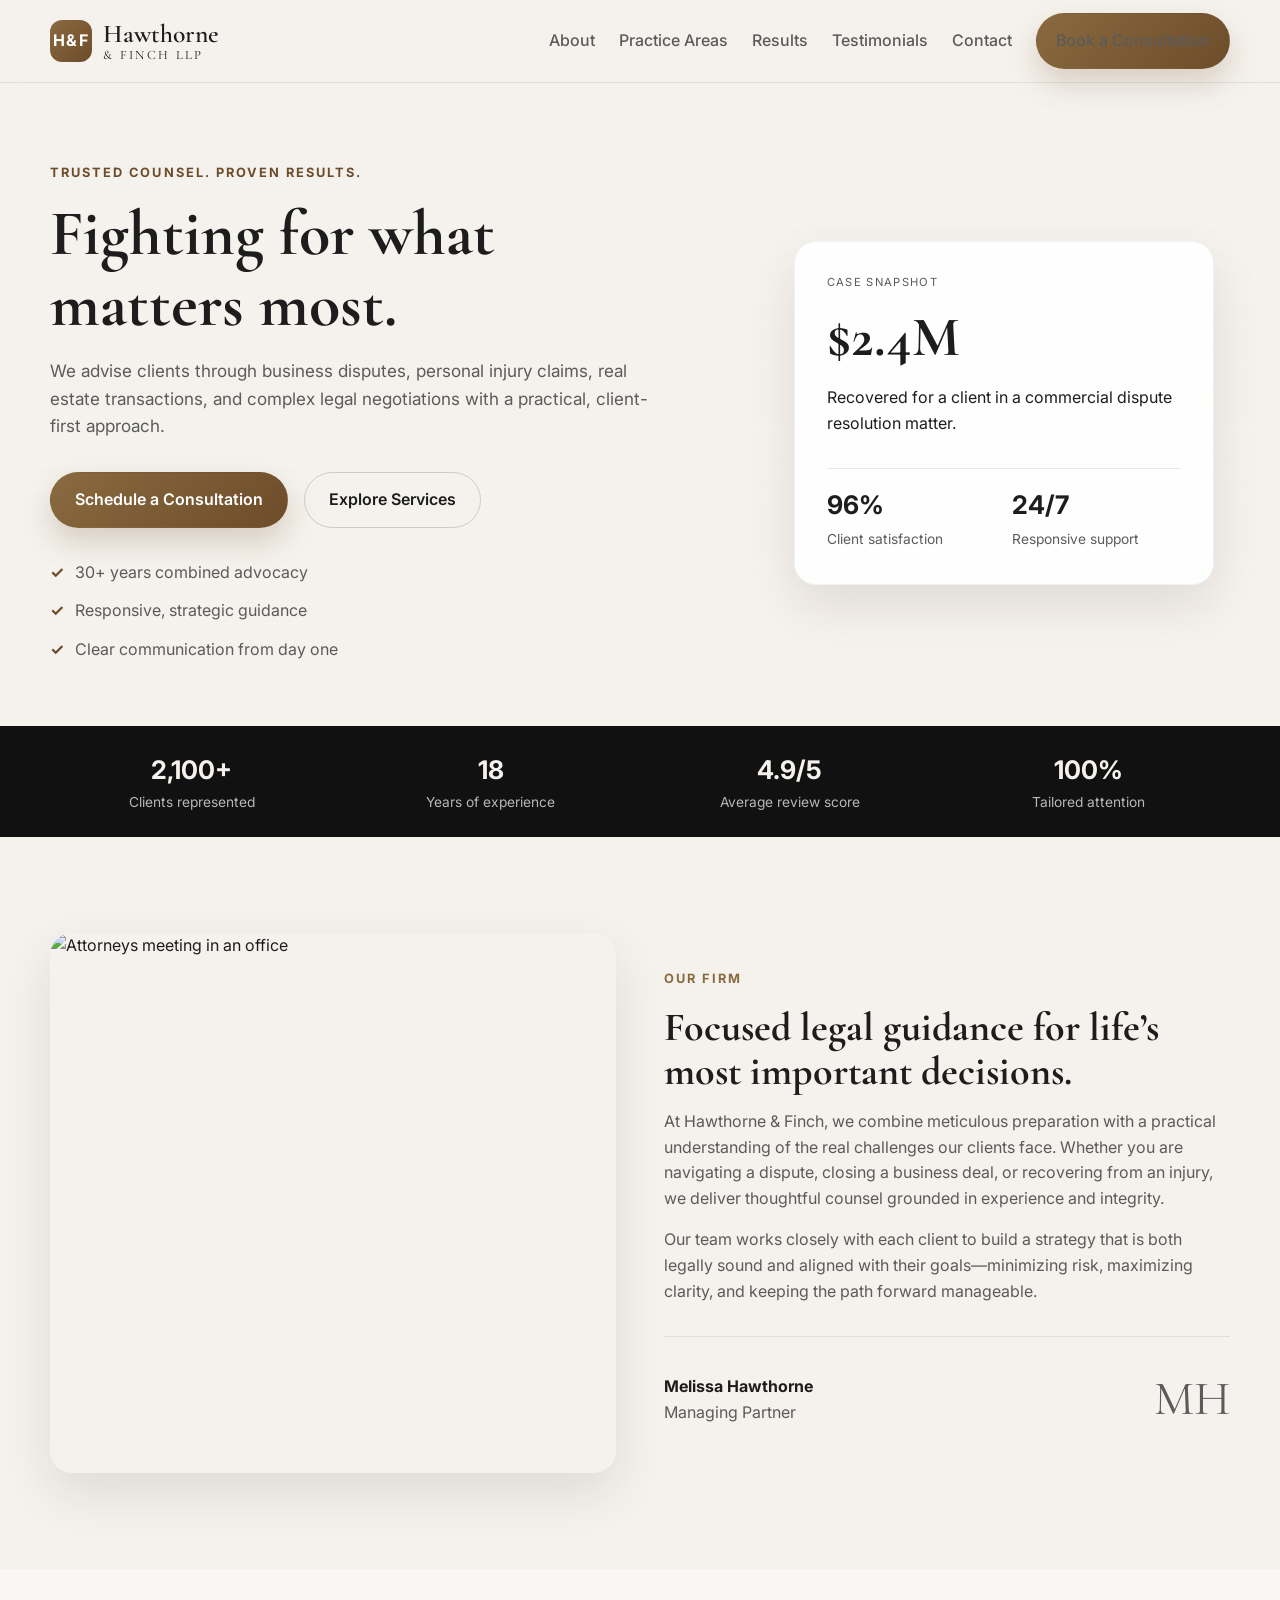
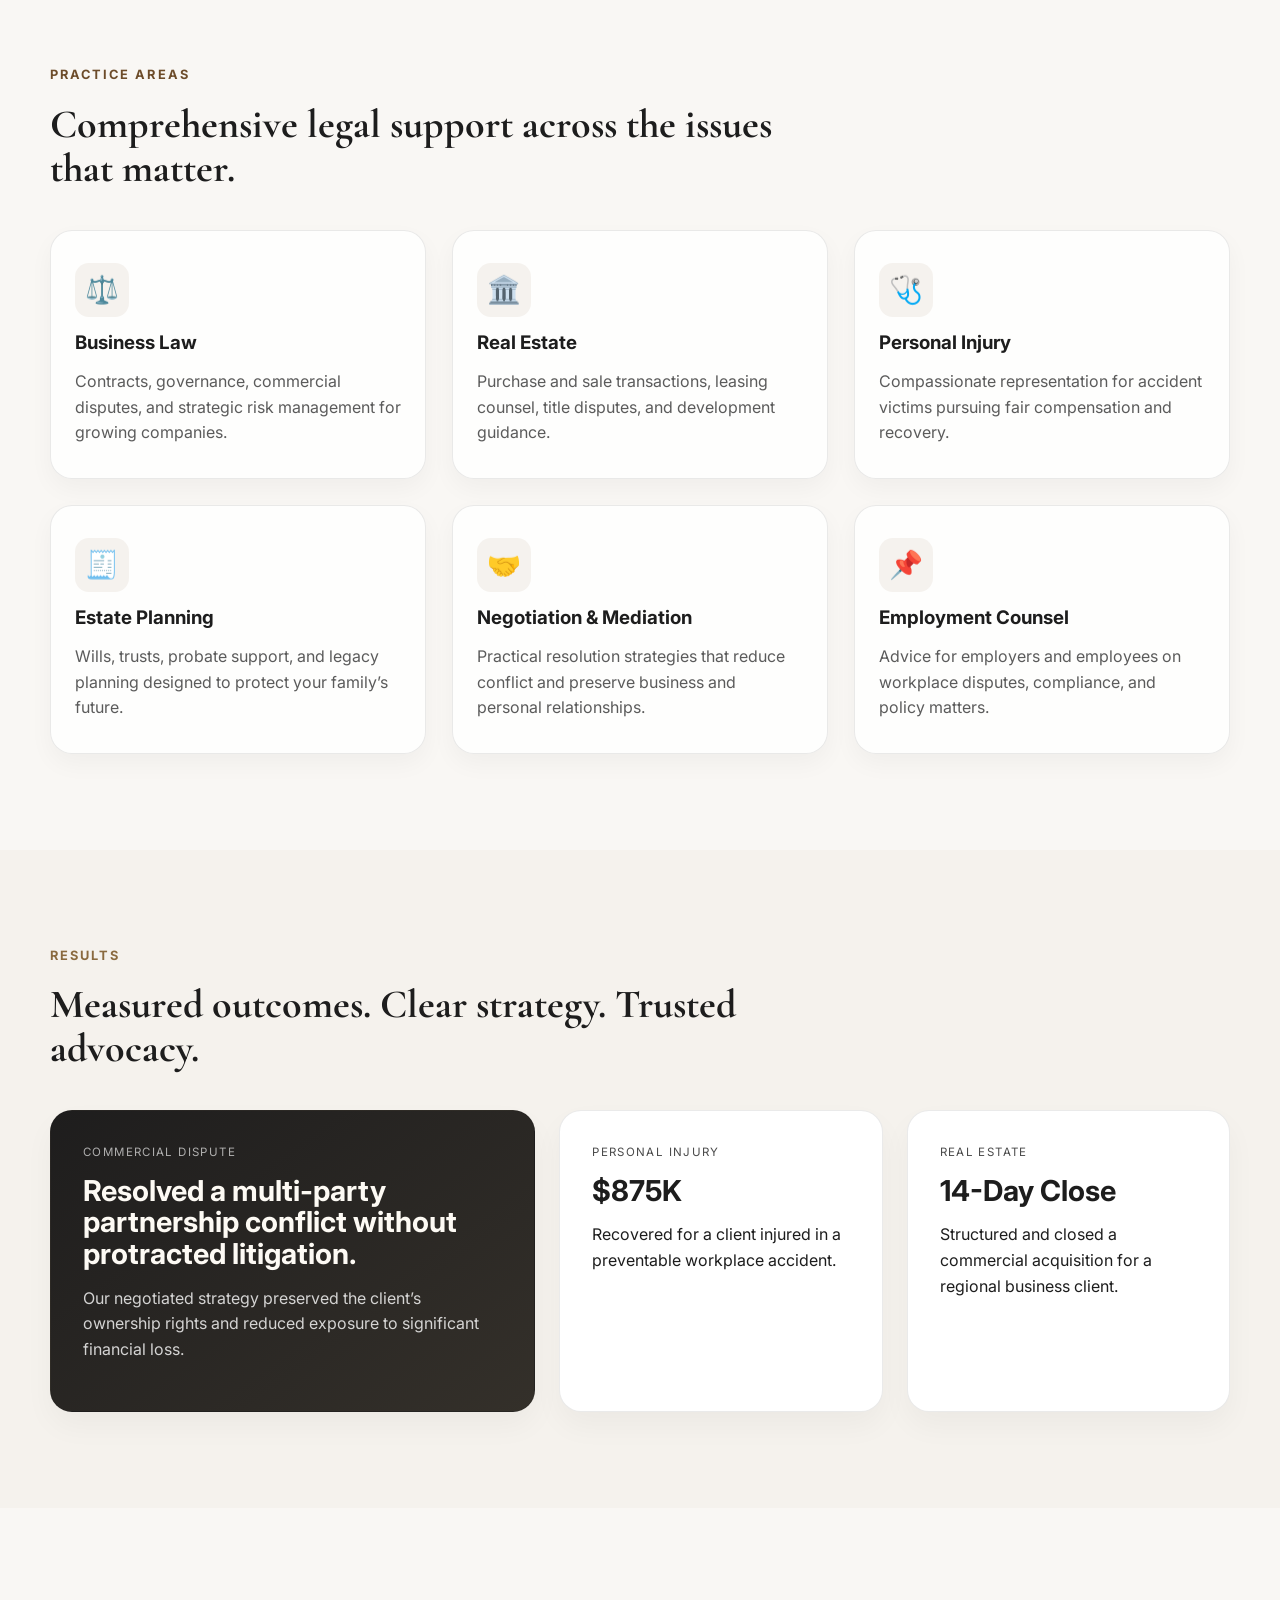
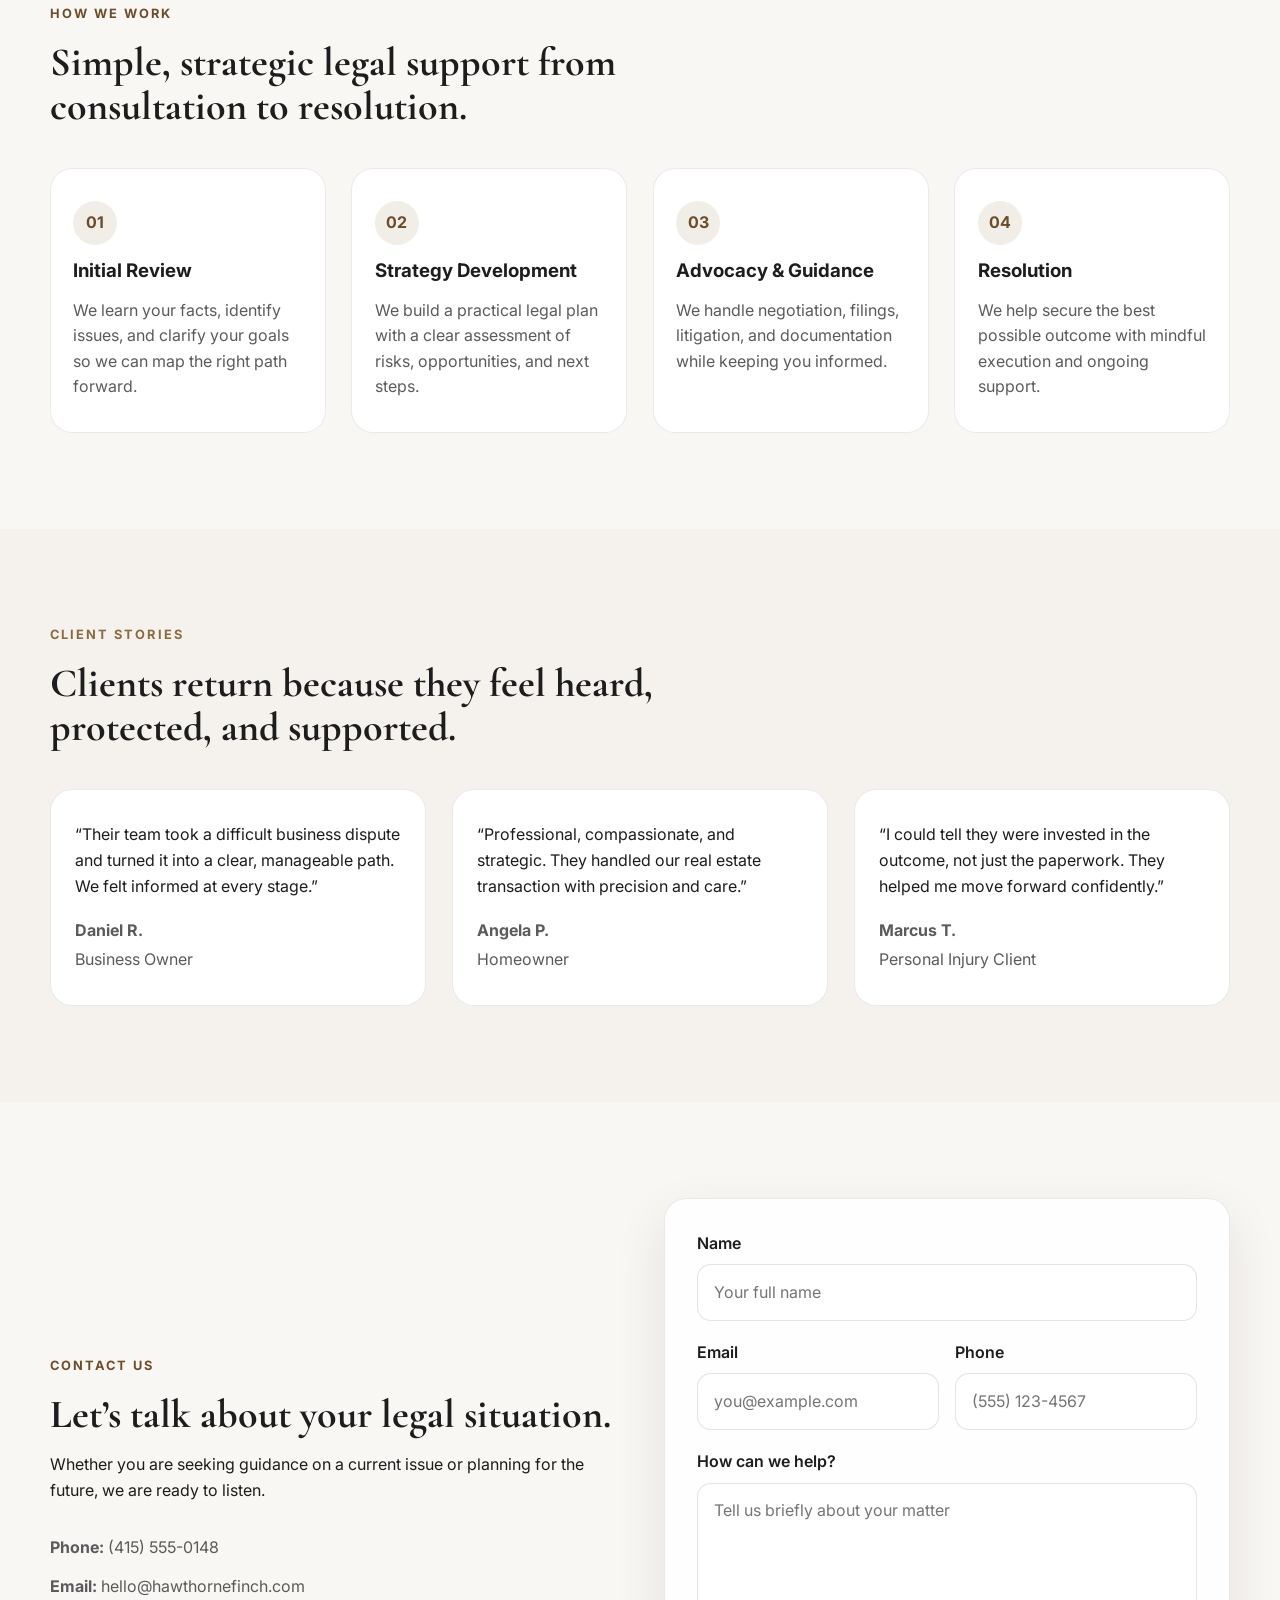
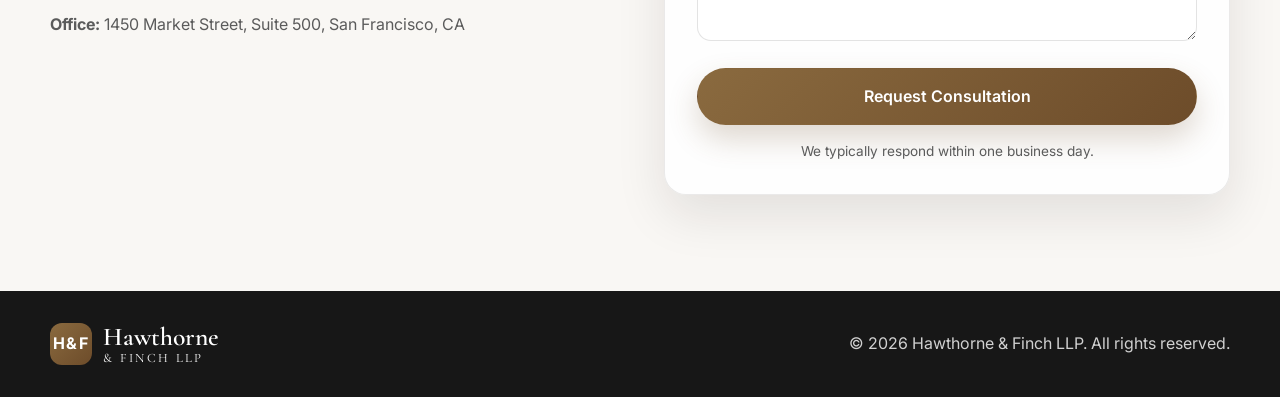
==== index.html @ 35dda1c9 "Add files via upload VS Learn files" ====
<!DOCTYPE html>
<html lang="en">
  <head>
    <meta charset="UTF-8" />
    <meta name="viewport" content="width=device-width, initial-scale=1.0" />
    <meta
      name="description"
      content="Hawthorne & Finch LLP helps individuals and businesses navigate complex legal matters with strategic, actionable counsel."
    />
    <title>Hawthorne & Finch LLP</title>
    <link rel="preconnect" href="https://fonts.googleapis.com" />
    <link rel="preconnect" href="https://fonts.gstatic.com" crossorigin />
    <link
      href="https://fonts.googleapis.com/css2?family=Cormorant+Garamond:wght@500;600;700&family=Inter:wght@400;500;600;700;800&display=swap"
      rel="stylesheet"
    />
    <link rel="stylesheet" href="styles.css" />
  </head>
  <body>
    <header class="site-header">
      <div class="container nav-wrap">
        <a href="#top" class="brand" aria-label="Hawthorne & Finch home">
          <span class="brand-mark">H&F</span>
          <span class="brand-text">
            <strong>Hawthorne</strong>
            <small>& Finch LLP</small>
          </span>
        </a>

        <button class="nav-toggle" aria-label="Toggle menu" aria-expanded="false">
          <span></span>
          <span></span>
          <span></span>
        </button>

        <nav class="site-nav" aria-label="Main navigation">
          <a href="#about">About</a>
          <a href="#practice">Practice Areas</a>
          <a href="#results">Results</a>
          <a href="#testimonials">Testimonials</a>
          <a href="#contact">Contact</a>
          <a href="#contact" class="btn btn-primary nav-cta">Book a Consultation</a>
        </nav>
      </div>
    </header>

    <main id="top">
      <section class="hero">
        <div class="container hero-grid">
          <div class="hero-copy">
            <p class="eyebrow">Trusted counsel. Proven results.</p>
            <h1>Fighting for what matters most.</h1>
            <p class="lead">
              We advise clients through business disputes, personal injury claims, real estate transactions,
              and complex legal negotiations with a practical, client-first approach.
            </p>
            <div class="hero-actions">
              <a href="#contact" class="btn btn-primary">Schedule a Consultation</a>
              <a href="#practice" class="btn btn-secondary">Explore Services</a>
            </div>
            <ul class="hero-highlights">
              <li>30+ years combined advocacy</li>
              <li>Responsive, strategic guidance</li>
              <li>Clear communication from day one</li>
            </ul>
          </div>

          <div class="hero-panel">
            <div class="panel-card">
              <p class="panel-label">Case Snapshot</p>
              <h2>$2.4M</h2>
              <p>Recovered for a client in a commercial dispute resolution matter.</p>
              <div class="mini-stats">
                <div>
                  <strong>96%</strong>
                  <span>Client satisfaction</span>
                </div>
                <div>
                  <strong>24/7</strong>
                  <span>Responsive support</span>
                </div>
              </div>
            </div>
          </div>
        </div>
      </section>

      <section class="trust-bar">
        <div class="container trust-grid">
          <div><strong>2,100+</strong><span>Clients represented</span></div>
          <div><strong>18</strong><span>Years of experience</span></div>
          <div><strong>4.9/5</strong><span>Average review score</span></div>
          <div><strong>100%</strong><span>Tailored attention</span></div>
        </div>
      </section>

      <section id="about" class="about section">
        <div class="container about-grid">
          <div class="about-image">
            <img
              src="https://images.unsplash.com/photo-1522202176988-66273c2fd55f?auto=format&fit=crop&w=1200&q=80"
              alt="Attorneys meeting in an office"
            />
          </div>

          <div class="about-copy">
            <p class="eyebrow dark">Our firm</p>
            <h2>Focused legal guidance for life’s most important decisions.</h2>
            <p>
              At Hawthorne & Finch, we combine meticulous preparation with a practical understanding of the
              real challenges our clients face. Whether you are navigating a dispute, closing a business deal,
              or recovering from an injury, we deliver thoughtful counsel grounded in experience and integrity.
            </p>
            <p>
              Our team works closely with each client to build a strategy that is both legally sound and aligned
              with their goals—minimizing risk, maximizing clarity, and keeping the path forward manageable.
            </p>
            <div class="signature-box">
              <div>
                <strong>Melissa Hawthorne</strong>
                <span>Managing Partner</span>
              </div>
              <span class="signature">MH</span>
            </div>
          </div>
        </div>
      </section>

      <section id="practice" class="practice section alt-section">
        <div class="container">
          <div class="section-heading">
            <p class="eyebrow">Practice areas</p>
            <h2>Comprehensive legal support across the issues that matter.</h2>
          </div>

          <div class="card-grid">
            <article class="info-card">
              <div class="icon">⚖️</div>
              <h3>Business Law</h3>
              <p>Contracts, governance, commercial disputes, and strategic risk management for growing companies.</p>
            </article>
            <article class="info-card">
              <div class="icon">🏛️</div>
              <h3>Real Estate</h3>
              <p>Purchase and sale transactions, leasing counsel, title disputes, and development guidance.</p>
            </article>
            <article class="info-card">
              <div class="icon">🩺</div>
              <h3>Personal Injury</h3>
              <p>Compassionate representation for accident victims pursuing fair compensation and recovery.</p>
            </article>
            <article class="info-card">
              <div class="icon">🧾</div>
              <h3>Estate Planning</h3>
              <p>Wills, trusts, probate support, and legacy planning designed to protect your family’s future.</p>
            </article>
            <article class="info-card">
              <div class="icon">🤝</div>
              <h3>Negotiation & Mediation</h3>
              <p>Practical resolution strategies that reduce conflict and preserve business and personal relationships.</p>
            </article>
            <article class="info-card">
              <div class="icon">📌</div>
              <h3>Employment Counsel</h3>
              <p>Advice for employers and employees on workplace disputes, compliance, and policy matters.</p>
            </article>
          </div>
        </div>
      </section>

      <section id="results" class="results section">
        <div class="container">
          <div class="section-heading">
            <p class="eyebrow dark">Results</p>
            <h2>Measured outcomes. Clear strategy. Trusted advocacy.</h2>
          </div>

          <div class="results-grid">
            <div class="result-card large">
              <p class="result-tag">Commercial Dispute</p>
              <h3>Resolved a multi-party partnership conflict without protracted litigation.</h3>
              <p>Our negotiated strategy preserved the client’s ownership rights and reduced exposure to significant financial loss.</p>
            </div>
            <div class="result-card">
              <p class="result-tag">Personal Injury</p>
              <h3>$875K</h3>
              <p>Recovered for a client injured in a preventable workplace accident.</p>
            </div>
            <div class="result-card">
              <p class="result-tag">Real Estate</p>
              <h3>14-Day Close</h3>
              <p>Structured and closed a commercial acquisition for a regional business client.</p>
            </div>
          </div>
        </div>
      </section>

      <section class="process section alt-section">
        <div class="container">
          <div class="section-heading">
            <p class="eyebrow">How we work</p>
            <h2>Simple, strategic legal support from consultation to resolution.</h2>
          </div>

          <div class="process-grid">
            <div class="step">
              <span>01</span>
              <h3>Initial Review</h3>
              <p>We learn your facts, identify issues, and clarify your goals so we can map the right path forward.</p>
            </div>
            <div class="step">
              <span>02</span>
              <h3>Strategy Development</h3>
              <p>We build a practical legal plan with a clear assessment of risks, opportunities, and next steps.</p>
            </div>
            <div class="step">
              <span>03</span>
              <h3>Advocacy & Guidance</h3>
              <p>We handle negotiation, filings, litigation, and documentation while keeping you informed.</p>
            </div>
            <div class="step">
              <span>04</span>
              <h3>Resolution</h3>
              <p>We help secure the best possible outcome with mindful execution and ongoing support.</p>
            </div>
          </div>
        </div>
      </section>

      <section id="testimonials" class="testimonials section">
        <div class="container">
          <div class="section-heading">
            <p class="eyebrow dark">Client stories</p>
            <h2>Clients return because they feel heard, protected, and supported.</h2>
          </div>

          <div class="testimonial-grid">
            <blockquote>
              “Their team took a difficult business dispute and turned it into a clear, manageable path. We felt informed at every stage.”
              <footer>
                <strong>Daniel R.</strong>
                <span>Business Owner</span>
              </footer>
            </blockquote>
            <blockquote>
              “Professional, compassionate, and strategic. They handled our real estate transaction with precision and care.”
              <footer>
                <strong>Angela P.</strong>
                <span>Homeowner</span>
              </footer>
            </blockquote>
            <blockquote>
              “I could tell they were invested in the outcome, not just the paperwork. They helped me move forward confidently.”
              <footer>
                <strong>Marcus T.</strong>
                <span>Personal Injury Client</span>
              </footer>
            </blockquote>
          </div>
        </div>
      </section>

      <section id="contact" class="contact section alt-section">
        <div class="container contact-grid">
          <div class="contact-copy">
            <p class="eyebrow">Contact us</p>
            <h2>Let’s talk about your legal situation.</h2>
            <p>
              Whether you are seeking guidance on a current issue or planning for the future, we are ready to listen.
            </p>
            <ul class="contact-list">
              <li><strong>Phone:</strong> (415) 555-0148</li>
              <li><strong>Email:</strong> hello@hawthornefinch.com</li>
              <li><strong>Office:</strong> 1450 Market Street, Suite 500, San Francisco, CA</li>
            </ul>
          </div>

          <form class="contact-form" id="contactForm">
            <div class="field-row">
              <label>
                <span>Name</span>
                <input type="text" name="name" placeholder="Your full name" required />
              </label>
            </div>
            <div class="field-row two-col">
              <label>
                <span>Email</span>
                <input type="email" name="email" placeholder="you@example.com" required />
              </label>
              <label>
                <span>Phone</span>
                <input type="tel" name="phone" placeholder="(555) 123-4567" />
              </label>
            </div>
            <label>
              <span>How can we help?</span>
              <textarea name="message" rows="5" placeholder="Tell us briefly about your matter" required></textarea>
            </label>
            <button type="submit" class="btn btn-primary full-width">Request Consultation</button>
            <p class="form-note">We typically respond within one business day.</p>
          </form>
        </div>
      </section>
    </main>

    <footer class="site-footer">
      <div class="container footer-wrap">
        <div>
          <a href="#top" class="brand footer-brand">
            <span class="brand-mark">H&F</span>
            <span class="brand-text">
              <strong>Hawthorne</strong>
              <small>& Finch LLP</small>
            </span>
          </a>
        </div>
        <p>© <span id="year"></span> Hawthorne & Finch LLP. All rights reserved.</p>
      </div>
    </footer>

    <script src="script.js"></script>
  </body>
</html>
---- styles.css ----
:root {
  --bg: #f5f2ed;
  --surface: #ffffff;
  --surface-alt: #f0ece7;
  --ink: #1d1d1d;
  --muted: #5b5b5b;
  --primary: #8a6a3f;
  --primary-dark: #6d4c2a;
  --accent: #d8be88;
  --line: rgba(29, 29, 29, 0.09);
  --shadow: 0 20px 50px rgba(28, 22, 17, 0.1);
  --radius: 22px;
  --container: 1180px;
}

* {
  box-sizing: border-box;
}

html {
  scroll-behavior: smooth;
}

body {
  margin: 0;
  font-family: "Inter", sans-serif;
  background: var(--bg);
  color: var(--ink);
  line-height: 1.6;
}

img {
  max-width: 100%;
  display: block;
}

a {
  color: inherit;
  text-decoration: none;
}

button,
input,
textarea {
  font: inherit;
}

.container {
  width: min(var(--container), calc(100% - 2rem));
  margin: 0 auto;
}

.section {
  padding: 6rem 0;
}

.alt-section {
  background: rgba(255, 255, 255, 0.38);
}

.site-header {
  position: sticky;
  top: 0;
  z-index: 10;
  background: rgba(245, 242, 237, 0.9);
  backdrop-filter: blur(14px);
  border-bottom: 1px solid var(--line);
}

.nav-wrap {
  display: flex;
  align-items: center;
  justify-content: space-between;
  min-height: 82px;
  gap: 1.5rem;
}

.brand {
  display: inline-flex;
  align-items: center;
  gap: 0.7rem;
}

.brand-mark {
  display: grid;
  place-items: center;
  width: 42px;
  height: 42px;
  border-radius: 12px;
  background: linear-gradient(135deg, var(--primary), var(--primary-dark));
  color: #fff;
  font-weight: 700;
  letter-spacing: 0.08em;
}

.brand-text {
  display: flex;
  flex-direction: column;
  line-height: 1.1;
}

.brand-text strong,
.brand-text small {
  font-family: "Cormorant Garamond", serif;
}

.brand-text strong {
  font-size: clamp(1.5rem, 2vw, 2rem);
  font-weight: 600;
}

.brand-text small {
  font-size: 0.8rem;
  letter-spacing: 0.18em;
  text-transform: uppercase;
}

.site-nav {
  display: flex;
  align-items: center;
  gap: 1.5rem;
}

.site-nav a {
  color: var(--muted);
  font-weight: 500;
}

.site-nav a:hover {
  color: var(--ink);
}

.btn {
  display: inline-flex;
  align-items: center;
  justify-content: center;
  border: 1px solid transparent;
  border-radius: 999px;
  padding: 0.9rem 1.5rem;
  font-weight: 600;
  transition: transform 0.2s ease, box-shadow 0.2s ease, border-color 0.2s ease;
}

.btn:hover {
  transform: translateY(-2px);
}

.btn-primary {
  background: linear-gradient(135deg, var(--primary), var(--primary-dark));
  color: #fff;
  box-shadow: 0 14px 30px rgba(109, 76, 42, 0.22);
}

.btn-secondary {
  background: transparent;
  border-color: rgba(29, 29, 29, 0.18);
  color: var(--ink);
}

.nav-cta {
  padding-inline: 1.2rem;
}

.hero {
  padding: 5rem 0 4rem;
  background:
    linear-gradient(180deg, rgba(245, 242, 237, 0.7), rgba(245, 242, 237, 0.9)),
    url("https://images.unsplash.com/photo-1589829545856-d10d557cf95f?auto=format&fit=crop&w=1400&q=80") center/cover no-repeat;
}

.hero-grid {
  display: grid;
  grid-template-columns: 1.2fr 0.8fr;
  gap: 3rem;
  align-items: center;
}

.eyebrow {
  margin: 0 0 1rem;
  color: var(--primary-dark);
  font-size: 0.8rem;
  letter-spacing: 0.16em;
  text-transform: uppercase;
  font-weight: 700;
}

.eyebrow.dark {
  color: var(--primary);
}

h1,
h2,
h3 {
  margin: 0 0 1rem;
  line-height: 1.1;
}

h1,
h2 {
  font-family: "Cormorant Garamond", serif;
}

h1 {
  font-size: clamp(3rem, 5vw, 5.3rem);
  max-width: 550px;
}

h2 {
  font-size: clamp(2.5rem, 3vw, 3.5rem);
}

.lead {
  max-width: 620px;
  font-size: 1.07rem;
  color: var(--muted);
}

.hero-actions {
  display: flex;
  flex-wrap: wrap;
  gap: 1rem;
  margin-top: 2rem;
}

.hero-highlights {
  list-style: none;
  padding: 0;
  margin: 2rem 0 0;
  display: grid;
  gap: 0.8rem;
  color: var(--muted);
}

.hero-highlights li::before {
  content: "✓";
  color: var(--primary-dark);
  margin-right: 0.7rem;
  font-weight: 700;
}

.hero-panel {
  display: flex;
  justify-content: center;
}

.panel-card {
  width: min(100%, 420px);
  background: rgba(255, 255, 255, 0.9);
  border: 1px solid rgba(29, 29, 29, 0.05);
  border-radius: var(--radius);
  padding: 2rem;
  box-shadow: var(--shadow);
}

.panel-label {
  margin: 0 0 1rem;
  color: var(--muted);
  letter-spacing: 0.12em;
  text-transform: uppercase;
  font-size: 0.7rem;
}

.panel-card h2 {
  font-size: 3.5rem;
  margin-bottom: 0.8rem;
}

.mini-stats {
  display: grid;
  grid-template-columns: repeat(2, minmax(0, 1fr));
  gap: 1rem;
  margin-top: 2rem;
  padding-top: 1rem;
  border-top: 1px solid var(--line);
}

.mini-stats strong {
  display: block;
  font-size: 1.6rem;
}

.mini-stats span {
  color: var(--muted);
  font-size: 0.86rem;
}

.trust-bar {
  background: #111111;
  color: #f5f2ed;
  padding: 1.5rem 0;
}

.trust-grid {
  display: grid;
  grid-template-columns: repeat(4, minmax(0, 1fr));
  gap: 1rem;
}

.trust-grid div {
  display: flex;
  flex-direction: column;
  align-items: center;
  text-align: center;
}

.trust-grid strong {
  font-size: clamp(1.3rem, 2vw, 2rem);
}

.trust-grid span {
  color: rgba(255, 255, 255, 0.7);
  font-size: 0.86rem;
}

.about-grid,
.contact-grid {
  display: grid;
  grid-template-columns: 1fr 1fr;
  gap: 3rem;
  align-items: center;
}

.about-image img {
  border-radius: var(--radius);
  min-height: 540px;
  object-fit: cover;
  box-shadow: var(--shadow);
}

.about-copy p {
  color: var(--muted);
}

.signature-box {
  display: flex;
  align-items: center;
  justify-content: space-between;
  margin-top: 2rem;
  padding-top: 1.5rem;
  border-top: 1px solid var(--line);
}

.signature-box strong,
.signature-box span {
  display: block;
}

.signature-box span {
  color: var(--muted);
}

.signature {
  font-family: "Cormorant Garamond", serif;
  font-size: 3rem;
  color: var(--primary-dark);
}

.section-heading {
  margin-bottom: 2.5rem;
  max-width: 760px;
}

.card-grid,
.process-grid,
.testimonial-grid {
  display: grid;
  gap: 1.6rem;
}

.card-grid {
  grid-template-columns: repeat(3, minmax(0, 1fr));
}

.info-card {
  background: rgba(255, 255, 255, 0.8);
  border: 1px solid var(--line);
  border-radius: var(--radius);
  padding: 2rem 1.5rem;
  box-shadow: 0 10px 25px rgba(29, 29, 29, 0.04);
}

.icon {
  width: 54px;
  height: 54px;
  display: grid;
  place-items: center;
  border-radius: 14px;
  background: rgba(138, 106, 63, 0.08);
  font-size: 1.7rem;
  margin-bottom: 1rem;
}

.info-card p {
  margin: 0;
  color: var(--muted);
}

.results-grid {
  display: grid;
  grid-template-columns: 1.5fr 1fr 1fr;
  gap: 1.5rem;
}

.result-card {
  background: var(--surface);
  border: 1px solid var(--line);
  border-radius: var(--radius);
  padding: 2rem;
  box-shadow: 0 14px 30px rgba(19, 18, 18, 0.04);
}

.result-card.large {
  background: linear-gradient(145deg, #1e1d1d, #34302a);
  color: #fdfaf4;
}

.result-card.large p {
  color: rgba(255, 255, 255, 0.8);
}

.result-tag {
  margin: 0 0 0.8rem;
  text-transform: uppercase;
  letter-spacing: 0.12em;
  font-size: 0.72rem;
  opacity: 0.8;
}

.result-card h3 {
  font-size: clamp(1.8rem, 2vw, 2.4rem);
  margin-bottom: 0.8rem;
}

.process-grid {
  grid-template-columns: repeat(4, minmax(0, 1fr));
}

.step {
  position: relative;
  background: var(--surface);
  border: 1px solid var(--line);
  border-radius: var(--radius);
  padding: 2rem 1.4rem;
}

.step span {
  display: inline-flex;
  margin-bottom: 1rem;
  width: 44px;
  height: 44px;
  align-items: center;
  justify-content: center;
  border-radius: 50%;
  background: rgba(138, 106, 63, 0.12);
  color: var(--primary-dark);
  font-weight: 700;
}

.step p {
  margin: 0;
  color: var(--muted);
}

.testimonial-grid {
  grid-template-columns: repeat(3, minmax(0, 1fr));
}

blockquote {
  margin: 0;
  padding: 2rem 1.5rem;
  background: var(--surface);
  border: 1px solid var(--line);
  border-radius: var(--radius);
  color: var(--ink);
  font-size: 1rem;
}

blockquote footer {
  margin-top: 1.2rem;
  display: flex;
  flex-direction: column;
  gap: 0.2rem;
  color: var(--muted);
}

.contact-list {
  list-style: none;
  padding: 0;
  margin: 2rem 0 0;
  display: grid;
  gap: 0.8rem;
  color: var(--muted);
}

.contact-form {
  background: rgba(255, 255, 255, 0.85);
  border: 1px solid var(--line);
  border-radius: var(--radius);
  padding: 2rem;
  box-shadow: var(--shadow);
}

label {
  display: block;
  margin-bottom: 1.2rem;
}

label span {
  display: block;
  margin-bottom: 0.5rem;
  font-weight: 600;
}

input,
textarea {
  width: 100%;
  border: 1px solid rgba(29, 29, 29, 0.12);
  border-radius: 14px;
  background: #fff;
  padding: 0.9rem 1rem;
  color: var(--ink);
}

input:focus,
textarea:focus {
  outline: 2px solid rgba(138, 106, 63, 0.2);
  border-color: rgba(138, 106, 63, 0.4);
}

.field-row.two-col {
  display: grid;
  grid-template-columns: 1fr 1fr;
  gap: 1rem;
}

textarea {
  resize: vertical;
  min-height: 140px;
}

.full-width {
  width: 100%;
}

.form-note {
  margin: 1rem 0 0;
  color: var(--muted);
  font-size: 0.85rem;
  text-align: center;
}

.site-footer {
  background: #171717;
  color: rgba(255, 255, 255, 0.8);
  padding: 1.5rem 0;
}

.footer-wrap {
  display: flex;
  align-items: center;
  justify-content: space-between;
  gap: 1.2rem;
}

.footer-brand {
  color: #fff;
}

.nav-toggle {
  display: none;
  flex-direction: column;
  justify-content: center;
  width: 44px;
  height: 44px;
  border: 1px solid rgba(29, 29, 29, 0.12);
  border-radius: 12px;
  background: rgba(255, 255, 255, 0.6);
  cursor: pointer;
  gap: 5px;
}

.nav-toggle span {
  display: block;
  width: 18px;
  height: 2px;
  background: var(--ink);
  margin: 0 auto;
}

@media (max-width: 900px) {
  .hero-grid,
  .about-grid,
  .contact-grid,
  .card-grid,
  .results-grid,
  .process-grid,
  .testimonial-grid,
  .trust-grid {
    grid-template-columns: 1fr 1fr;
  }

  .hero-grid,
  .about-grid,
  .contact-grid {
    grid-template-columns: 1fr;
  }

  .site-nav {
    position: absolute;
    top: calc(100% + 12px);
    right: 1rem;
    left: 1rem;
    display: none;
    flex-direction: column;
    align-items: flex-start;
    background: rgba(255, 255, 255, 0.96);
    border: 1px solid var(--line);
    border-radius: 18px;
    padding: 1rem;
    box-shadow: var(--shadow);
  }

  .site-nav.open {
    display: flex;
  }

  .nav-toggle {
    display: flex;
  }
}

@media (max-width: 620px) {
  .card-grid,
  .results-grid,
  .process-grid,
  .testimonial-grid,
  .trust-grid,
  .field-row.two-col {
    grid-template-columns: 1fr;
  }

  .hero {
    padding-top: 4rem;
  }

  .section {
    padding: 4.5rem 0;
  }

  .footer-wrap {
    flex-direction: column;
    align-items: flex-start;
  }
}
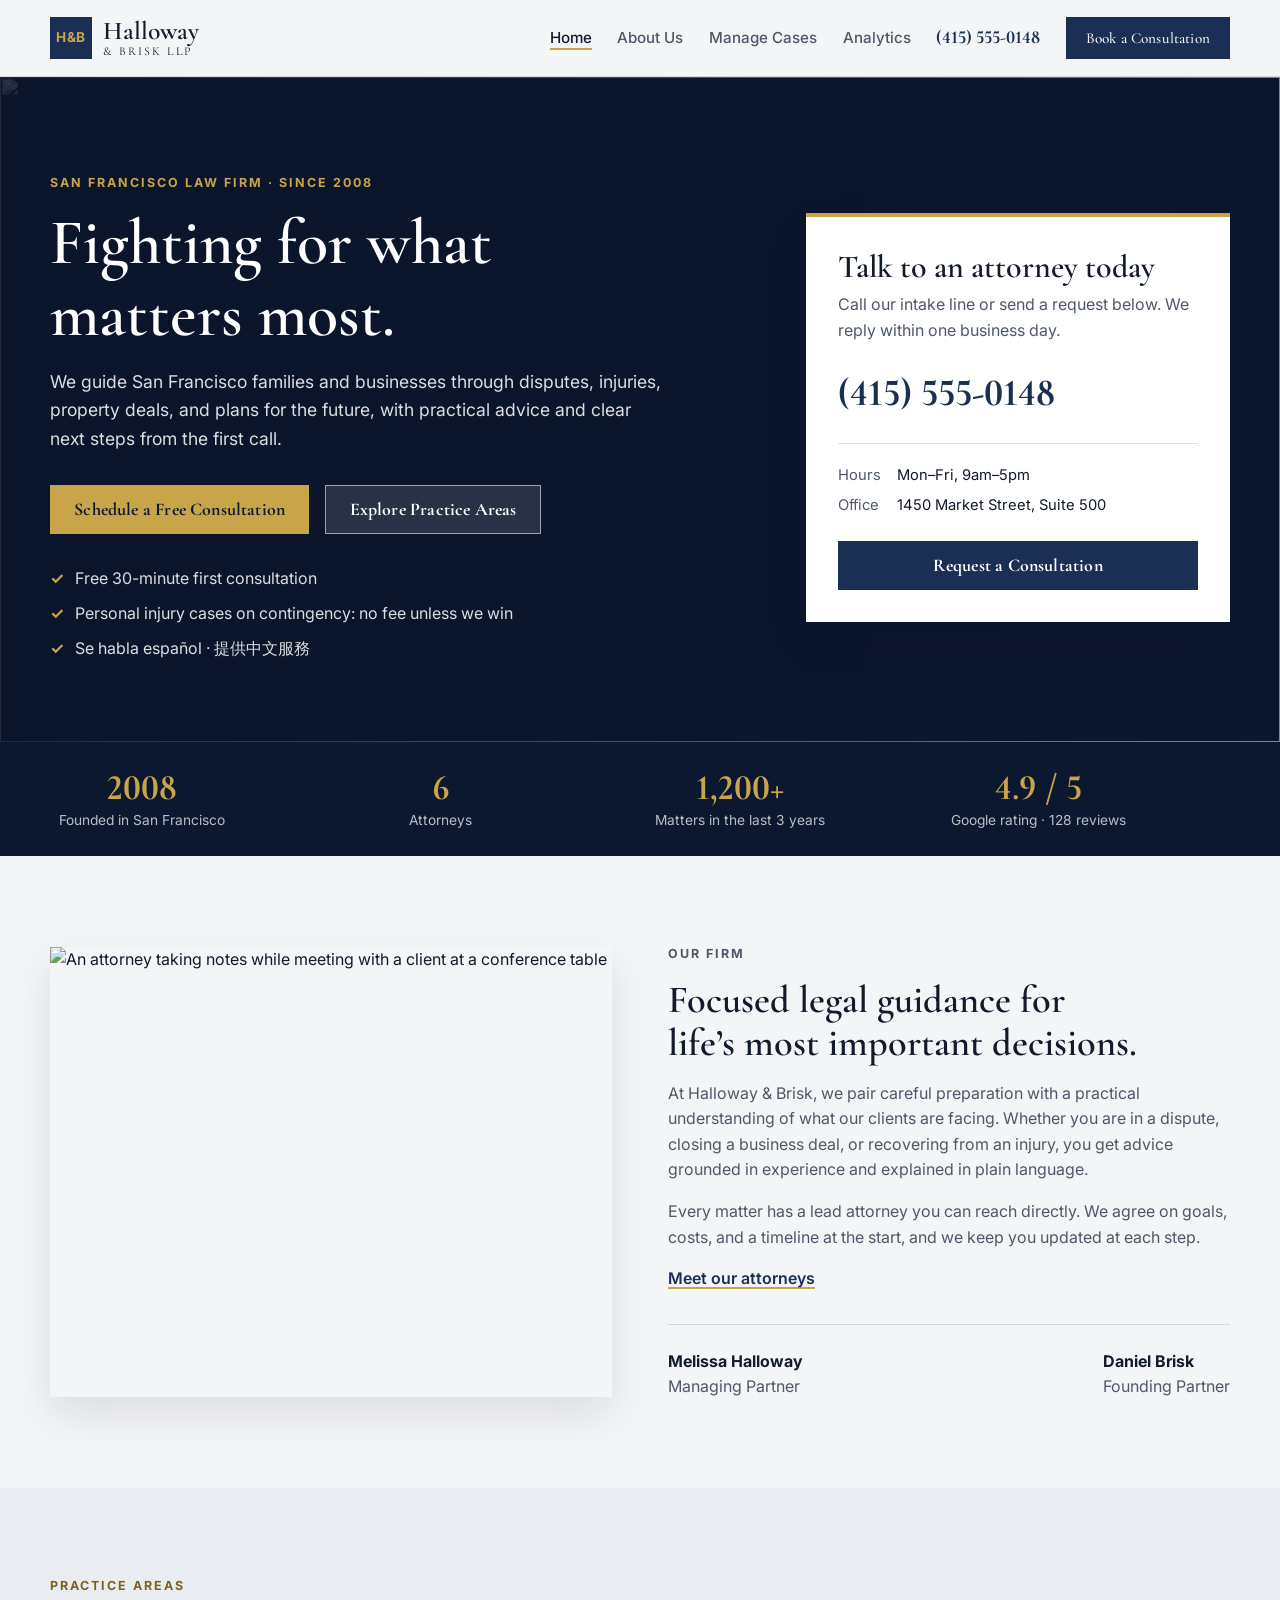
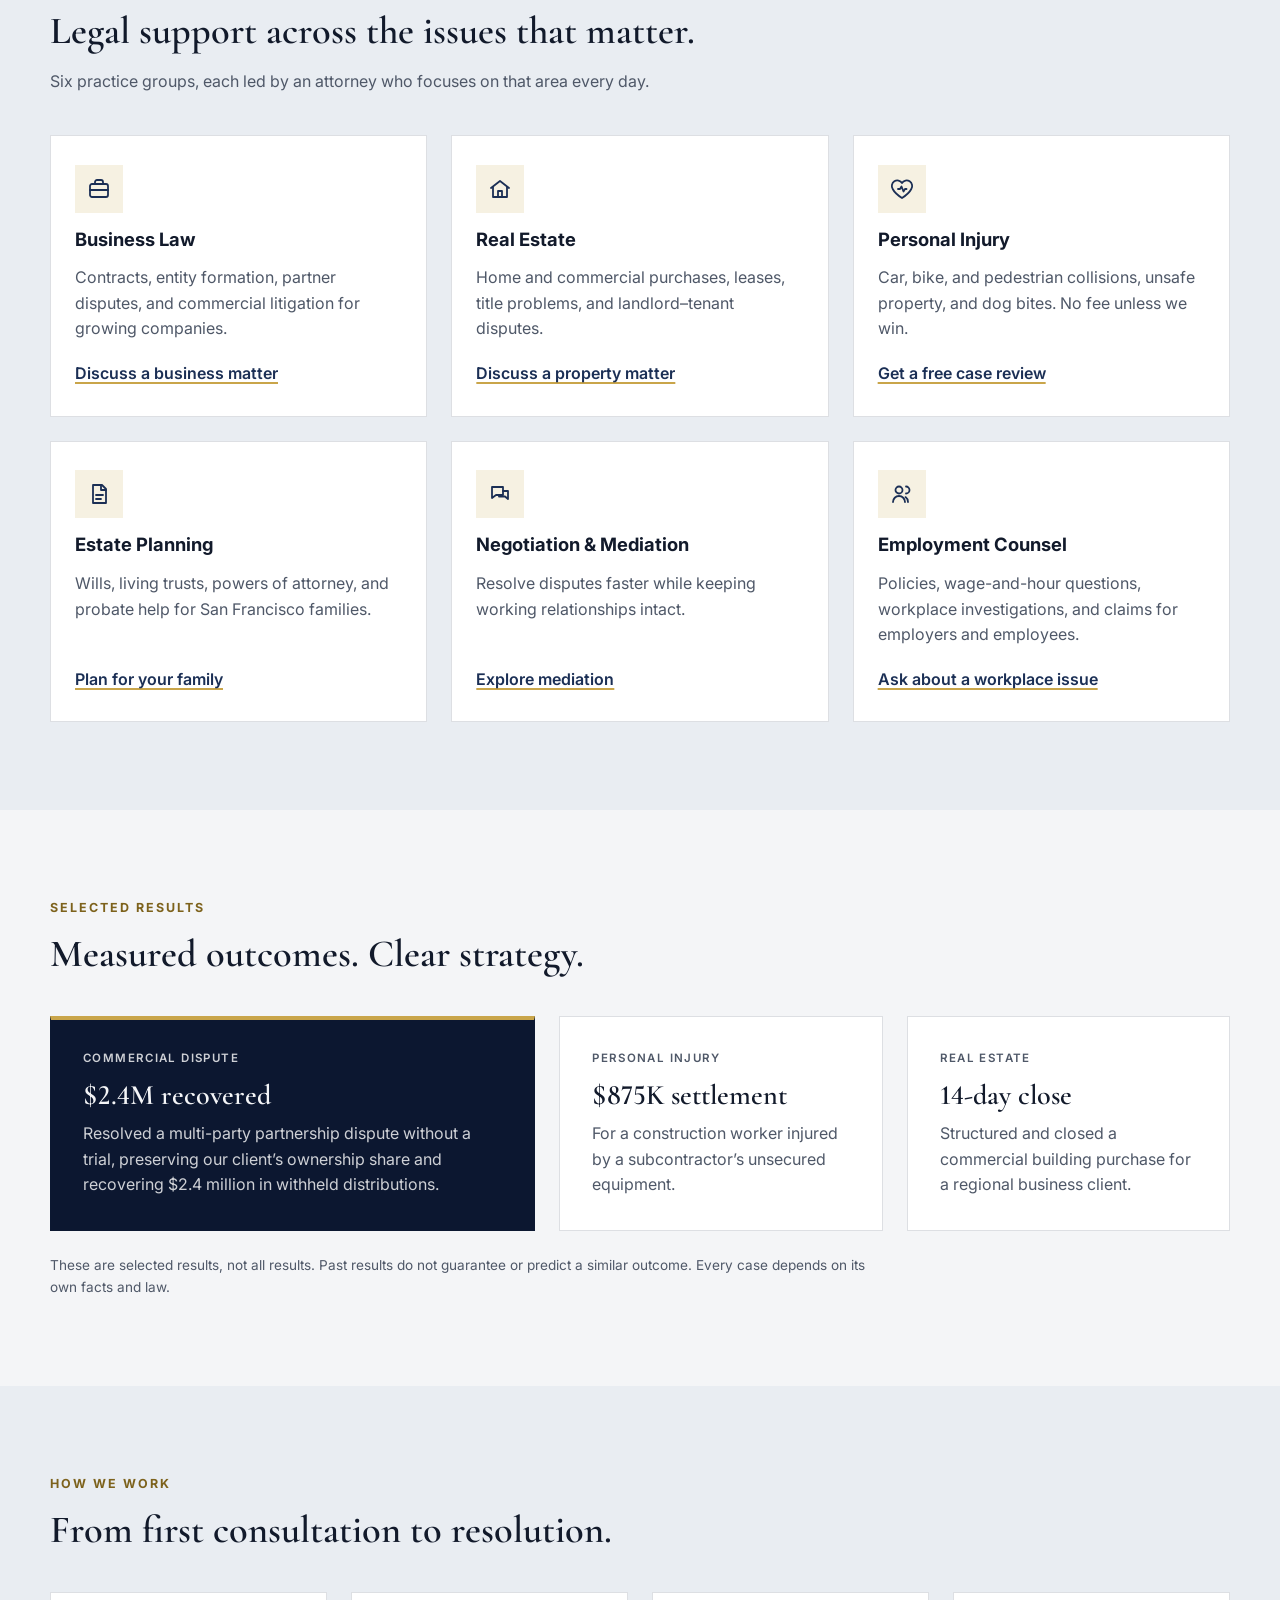
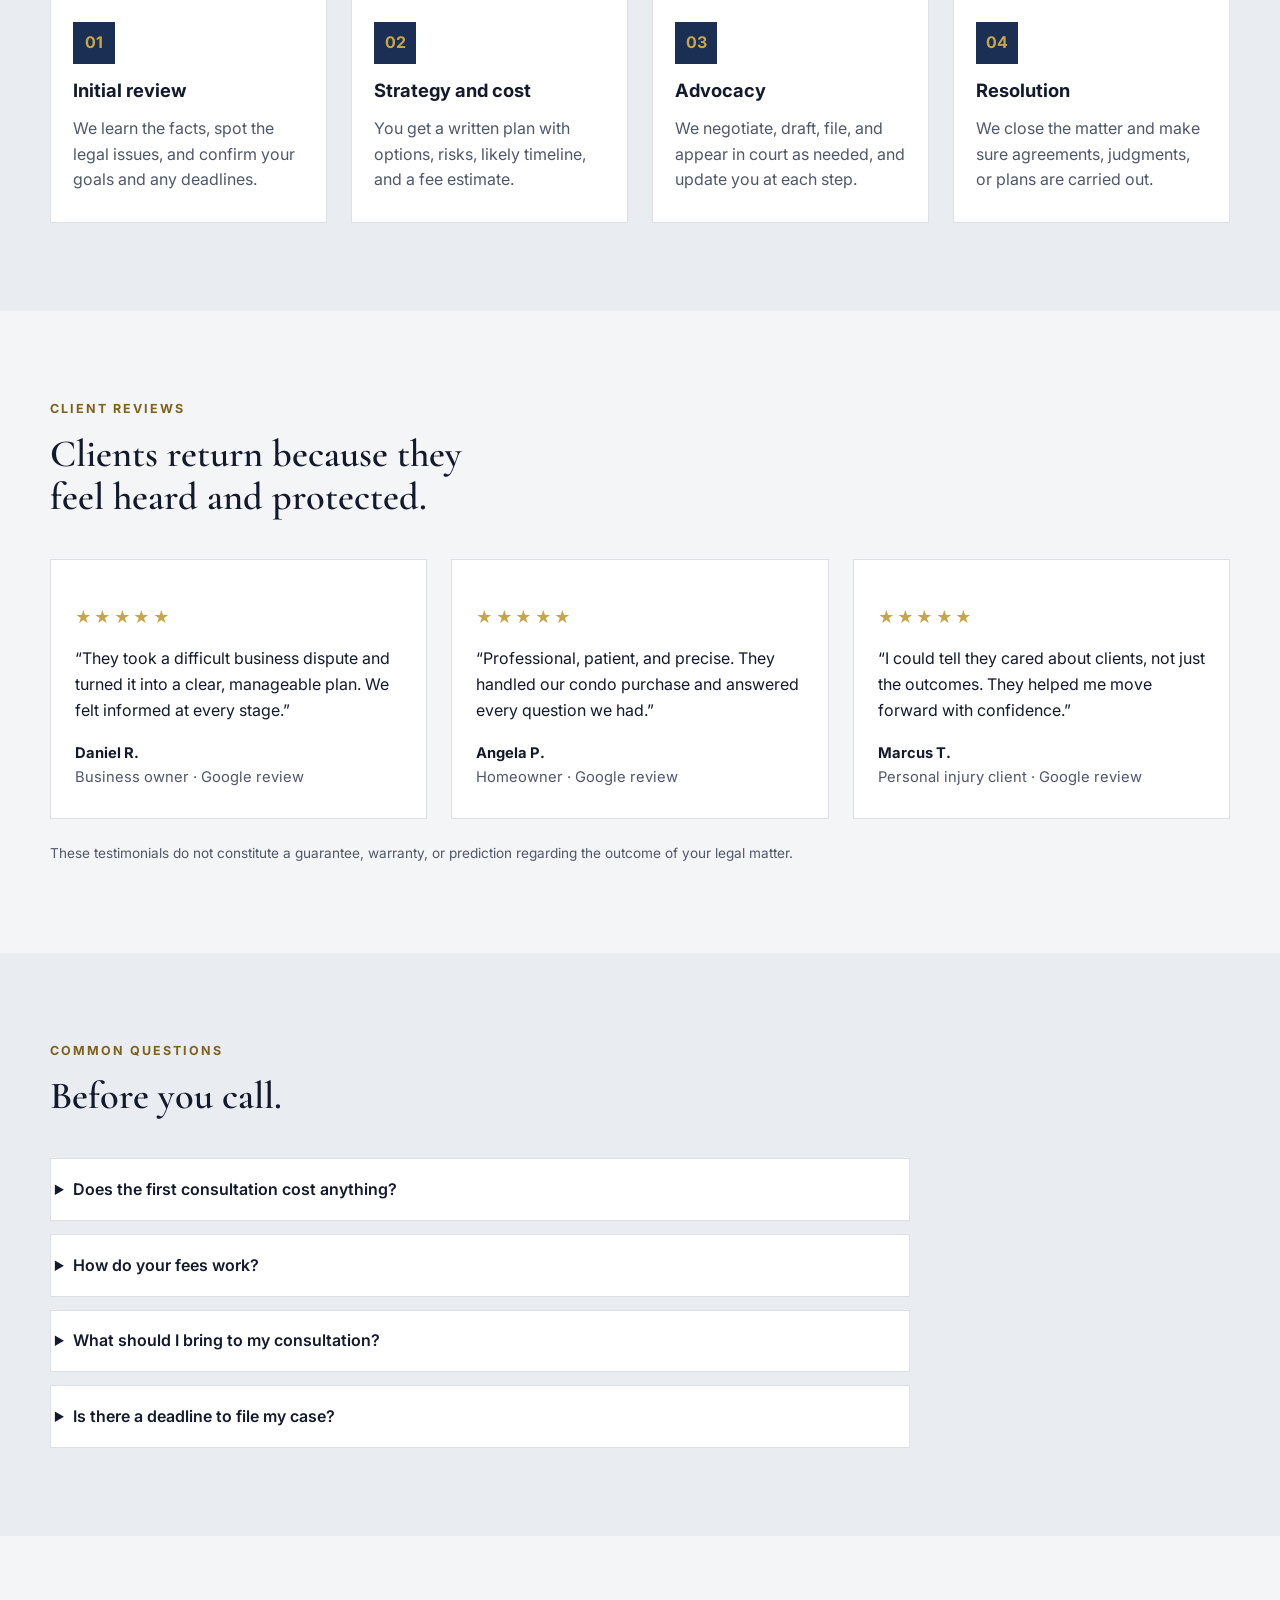
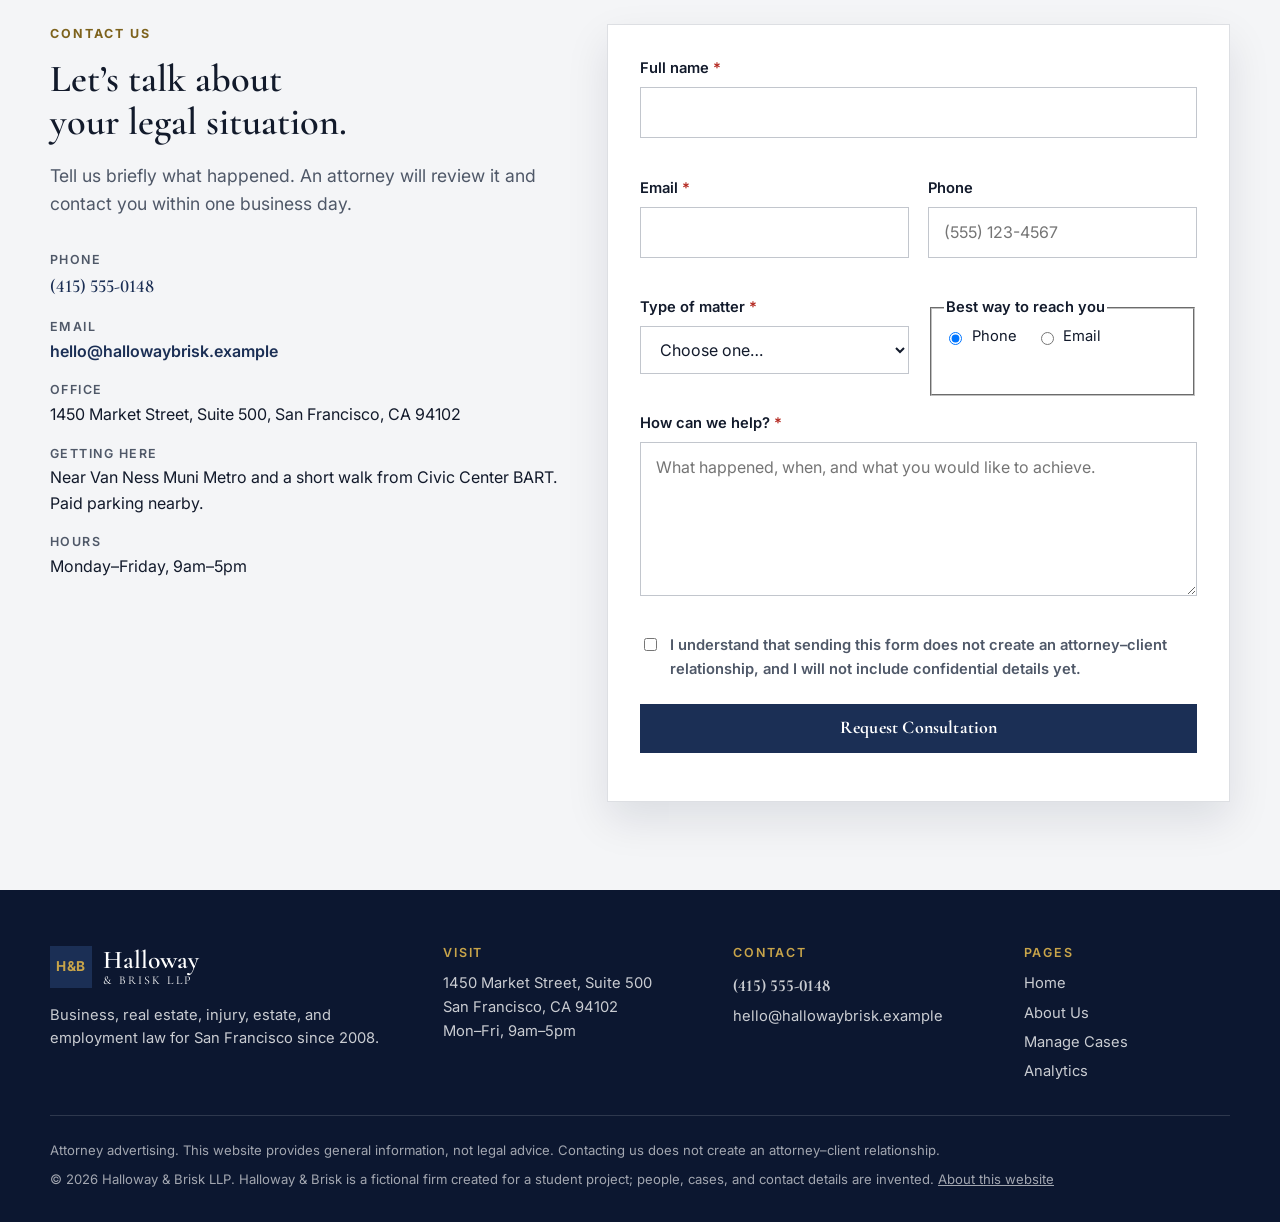
==== commit 7047437b: "Add files via upload" ====
--- a/index.html
+++ b/index.html
@@ -1,323 +1,456 @@
-<!DOCTYPE html>
-<html lang="en">
-  <head>
-    <meta charset="UTF-8" />
-    <meta name="viewport" content="width=device-width, initial-scale=1.0" />
-    <meta
-      name="description"
-      content="Hawthorne & Finch LLP helps individuals and businesses navigate complex legal matters with strategic, actionable counsel."
-    />
-    <title>Hawthorne & Finch LLP</title>
-    <link rel="preconnect" href="https://fonts.googleapis.com" />
-    <link rel="preconnect" href="https://fonts.gstatic.com" crossorigin />
-    <link
-      href="https://fonts.googleapis.com/css2?family=Cormorant+Garamond:wght@500;600;700&family=Inter:wght@400;500;600;700;800&display=swap"
-      rel="stylesheet"
-    />
-    <link rel="stylesheet" href="styles.css" />
-  </head>
-  <body>
-    <header class="site-header">
-      <div class="container nav-wrap">
-        <a href="#top" class="brand" aria-label="Hawthorne & Finch home">
-          <span class="brand-mark">H&F</span>
-          <span class="brand-text">
-            <strong>Hawthorne</strong>
-            <small>& Finch LLP</small>
-          </span>
-        </a>
-
-        <button class="nav-toggle" aria-label="Toggle menu" aria-expanded="false">
-          <span></span>
-          <span></span>
-          <span></span>
-        </button>
-
-        <nav class="site-nav" aria-label="Main navigation">
-          <a href="#about">About</a>
-          <a href="#practice">Practice Areas</a>
-          <a href="#results">Results</a>
-          <a href="#testimonials">Testimonials</a>
-          <a href="#contact">Contact</a>
-          <a href="#contact" class="btn btn-primary nav-cta">Book a Consultation</a>
-        </nav>
-      </div>
-    </header>
-
-    <main id="top">
-      <section class="hero">
-        <div class="container hero-grid">
-          <div class="hero-copy">
-            <p class="eyebrow">Trusted counsel. Proven results.</p>
-            <h1>Fighting for what matters most.</h1>
-            <p class="lead">
-              We advise clients through business disputes, personal injury claims, real estate transactions,
-              and complex legal negotiations with a practical, client-first approach.
-            </p>
-            <div class="hero-actions">
-              <a href="#contact" class="btn btn-primary">Schedule a Consultation</a>
-              <a href="#practice" class="btn btn-secondary">Explore Services</a>
-            </div>
-            <ul class="hero-highlights">
-              <li>30+ years combined advocacy</li>
-              <li>Responsive, strategic guidance</li>
-              <li>Clear communication from day one</li>
-            </ul>
-          </div>
-
-          <div class="hero-panel">
-            <div class="panel-card">
-              <p class="panel-label">Case Snapshot</p>
-              <h2>$2.4M</h2>
-              <p>Recovered for a client in a commercial dispute resolution matter.</p>
-              <div class="mini-stats">
-                <div>
-                  <strong>96%</strong>
-                  <span>Client satisfaction</span>
-                </div>
-                <div>
-                  <strong>24/7</strong>
-                  <span>Responsive support</span>
-                </div>
-              </div>
-            </div>
-          </div>
-        </div>
-      </section>
-
-      <section class="trust-bar">
-        <div class="container trust-grid">
-          <div><strong>2,100+</strong><span>Clients represented</span></div>
-          <div><strong>18</strong><span>Years of experience</span></div>
-          <div><strong>4.9/5</strong><span>Average review score</span></div>
-          <div><strong>100%</strong><span>Tailored attention</span></div>
-        </div>
-      </section>
-
-      <section id="about" class="about section">
-        <div class="container about-grid">
-          <div class="about-image">
-            <img
-              src="https://images.unsplash.com/photo-1522202176988-66273c2fd55f?auto=format&fit=crop&w=1200&q=80"
-              alt="Attorneys meeting in an office"
-            />
-          </div>
-
-          <div class="about-copy">
-            <p class="eyebrow dark">Our firm</p>
-            <h2>Focused legal guidance for life’s most important decisions.</h2>
-            <p>
-              At Hawthorne & Finch, we combine meticulous preparation with a practical understanding of the
-              real challenges our clients face. Whether you are navigating a dispute, closing a business deal,
-              or recovering from an injury, we deliver thoughtful counsel grounded in experience and integrity.
-            </p>
-            <p>
-              Our team works closely with each client to build a strategy that is both legally sound and aligned
-              with their goals—minimizing risk, maximizing clarity, and keeping the path forward manageable.
-            </p>
-            <div class="signature-box">
-              <div>
-                <strong>Melissa Hawthorne</strong>
-                <span>Managing Partner</span>
-              </div>
-              <span class="signature">MH</span>
-            </div>
-          </div>
-        </div>
-      </section>
-
-      <section id="practice" class="practice section alt-section">
-        <div class="container">
-          <div class="section-heading">
-            <p class="eyebrow">Practice areas</p>
-            <h2>Comprehensive legal support across the issues that matter.</h2>
-          </div>
-
-          <div class="card-grid">
-            <article class="info-card">
-              <div class="icon">⚖️</div>
-              <h3>Business Law</h3>
-              <p>Contracts, governance, commercial disputes, and strategic risk management for growing companies.</p>
-            </article>
-            <article class="info-card">
-              <div class="icon">🏛️</div>
-              <h3>Real Estate</h3>
-              <p>Purchase and sale transactions, leasing counsel, title disputes, and development guidance.</p>
-            </article>
-            <article class="info-card">
-              <div class="icon">🩺</div>
-              <h3>Personal Injury</h3>
-              <p>Compassionate representation for accident victims pursuing fair compensation and recovery.</p>
-            </article>
-            <article class="info-card">
-              <div class="icon">🧾</div>
-              <h3>Estate Planning</h3>
-              <p>Wills, trusts, probate support, and legacy planning designed to protect your family’s future.</p>
-            </article>
-            <article class="info-card">
-              <div class="icon">🤝</div>
-              <h3>Negotiation & Mediation</h3>
-              <p>Practical resolution strategies that reduce conflict and preserve business and personal relationships.</p>
-            </article>
-            <article class="info-card">
-              <div class="icon">📌</div>
-              <h3>Employment Counsel</h3>
-              <p>Advice for employers and employees on workplace disputes, compliance, and policy matters.</p>
-            </article>
-          </div>
-        </div>
-      </section>
-
-      <section id="results" class="results section">
-        <div class="container">
-          <div class="section-heading">
-            <p class="eyebrow dark">Results</p>
-            <h2>Measured outcomes. Clear strategy. Trusted advocacy.</h2>
-          </div>
-
-          <div class="results-grid">
-            <div class="result-card large">
-              <p class="result-tag">Commercial Dispute</p>
-              <h3>Resolved a multi-party partnership conflict without protracted litigation.</h3>
-              <p>Our negotiated strategy preserved the client’s ownership rights and reduced exposure to significant financial loss.</p>
-            </div>
-            <div class="result-card">
-              <p class="result-tag">Personal Injury</p>
-              <h3>$875K</h3>
-              <p>Recovered for a client injured in a preventable workplace accident.</p>
-            </div>
-            <div class="result-card">
-              <p class="result-tag">Real Estate</p>
-              <h3>14-Day Close</h3>
-              <p>Structured and closed a commercial acquisition for a regional business client.</p>
-            </div>
-          </div>
-        </div>
-      </section>
-
-      <section class="process section alt-section">
-        <div class="container">
-          <div class="section-heading">
-            <p class="eyebrow">How we work</p>
-            <h2>Simple, strategic legal support from consultation to resolution.</h2>
-          </div>
-
-          <div class="process-grid">
-            <div class="step">
-              <span>01</span>
-              <h3>Initial Review</h3>
-              <p>We learn your facts, identify issues, and clarify your goals so we can map the right path forward.</p>
-            </div>
-            <div class="step">
-              <span>02</span>
-              <h3>Strategy Development</h3>
-              <p>We build a practical legal plan with a clear assessment of risks, opportunities, and next steps.</p>
-            </div>
-            <div class="step">
-              <span>03</span>
-              <h3>Advocacy & Guidance</h3>
-              <p>We handle negotiation, filings, litigation, and documentation while keeping you informed.</p>
-            </div>
-            <div class="step">
-              <span>04</span>
-              <h3>Resolution</h3>
-              <p>We help secure the best possible outcome with mindful execution and ongoing support.</p>
-            </div>
-          </div>
-        </div>
-      </section>
-
-      <section id="testimonials" class="testimonials section">
-        <div class="container">
-          <div class="section-heading">
-            <p class="eyebrow dark">Client stories</p>
-            <h2>Clients return because they feel heard, protected, and supported.</h2>
-          </div>
-
-          <div class="testimonial-grid">
-            <blockquote>
-              “Their team took a difficult business dispute and turned it into a clear, manageable path. We felt informed at every stage.”
-              <footer>
-                <strong>Daniel R.</strong>
-                <span>Business Owner</span>
-              </footer>
-            </blockquote>
-            <blockquote>
-              “Professional, compassionate, and strategic. They handled our real estate transaction with precision and care.”
-              <footer>
-                <strong>Angela P.</strong>
-                <span>Homeowner</span>
-              </footer>
-            </blockquote>
-            <blockquote>
-              “I could tell they were invested in the outcome, not just the paperwork. They helped me move forward confidently.”
-              <footer>
-                <strong>Marcus T.</strong>
-                <span>Personal Injury Client</span>
-              </footer>
-            </blockquote>
-          </div>
-        </div>
-      </section>
-
-      <section id="contact" class="contact section alt-section">
-        <div class="container contact-grid">
-          <div class="contact-copy">
-            <p class="eyebrow">Contact us</p>
-            <h2>Let’s talk about your legal situation.</h2>
-            <p>
-              Whether you are seeking guidance on a current issue or planning for the future, we are ready to listen.
-            </p>
-            <ul class="contact-list">
-              <li><strong>Phone:</strong> (415) 555-0148</li>
-              <li><strong>Email:</strong> hello@hawthornefinch.com</li>
-              <li><strong>Office:</strong> 1450 Market Street, Suite 500, San Francisco, CA</li>
-            </ul>
-          </div>
-
-          <form class="contact-form" id="contactForm">
-            <div class="field-row">
-              <label>
-                <span>Name</span>
-                <input type="text" name="name" placeholder="Your full name" required />
-              </label>
-            </div>
-            <div class="field-row two-col">
-              <label>
-                <span>Email</span>
-                <input type="email" name="email" placeholder="you@example.com" required />
-              </label>
-              <label>
-                <span>Phone</span>
-                <input type="tel" name="phone" placeholder="(555) 123-4567" />
-              </label>
-            </div>
-            <label>
-              <span>How can we help?</span>
-              <textarea name="message" rows="5" placeholder="Tell us briefly about your matter" required></textarea>
-            </label>
-            <button type="submit" class="btn btn-primary full-width">Request Consultation</button>
-            <p class="form-note">We typically respond within one business day.</p>
-          </form>
-        </div>
-      </section>
-    </main>
-
-    <footer class="site-footer">
-      <div class="container footer-wrap">
-        <div>
-          <a href="#top" class="brand footer-brand">
-            <span class="brand-mark">H&F</span>
-            <span class="brand-text">
-              <strong>Hawthorne</strong>
-              <small>& Finch LLP</small>
-            </span>
-          </a>
-        </div>
-        <p>© <span id="year"></span> Hawthorne & Finch LLP. All rights reserved.</p>
-      </div>
-    </footer>
-
-    <script src="script.js"></script>
-  </body>
-</html>
+<!DOCTYPE html>
+<html lang="en">
+  <head>
+    <meta charset="UTF-8" />
+    <meta name="viewport" content="width=device-width, initial-scale=1.0" />
+    <title>Halloway &amp; Brisk LLP | San Francisco Law Firm</title>
+    <meta
+      name="description"
+      content="Halloway & Brisk LLP is a San Francisco law firm for business, real estate, personal injury, estate planning, mediation, and employment matters. Free first consultation."
+    />
+    <meta property="og:title" content="Halloway & Brisk LLP" />
+    <meta property="og:description" content="San Francisco counsel for business, real estate, injury, estate, and employment matters." />
+    <meta property="og:image" content="images/hero-ferry-building.jpg" />
+    <link rel="icon" href="data:image/svg+xml,%3Csvg xmlns='http://www.w3.org/2000/svg' viewBox='0 0 64 64'%3E%3Crect width='64' height='64' fill='%231b2f55'/%3E%3Ctext x='32' y='43' font-family='Georgia,serif' font-size='30' font-weight='700' fill='%23c9a54a' text-anchor='middle'%3EH%3C/text%3E%3C/svg%3E" />
+    <link rel="preconnect" href="https://fonts.googleapis.com" />
+    <link rel="preconnect" href="https://fonts.gstatic.com" crossorigin />
+    <link
+      href="https://fonts.googleapis.com/css2?family=Cormorant+Garamond:wght@600;700&family=Inter:wght@400;500;600;700&display=swap"
+      rel="stylesheet"
+    />
+    <link rel="stylesheet" href="styles.css" />
+  </head>
+  <body>
+    <a class="skip-link" href="#main">Skip to main content</a>
+
+    <header class="site-header">
+      <div class="container nav-wrap">
+        <a href="index.html" class="brand" aria-label="Halloway &amp; Brisk LLP home">
+          <span class="brand-mark" aria-hidden="true">H&amp;B</span>
+          <span class="brand-text"><strong>Halloway</strong><small>&amp; Brisk LLP</small></span>
+        </a>
+        <button class="nav-toggle" type="button" aria-label="Open menu" aria-expanded="false" aria-controls="site-nav">
+          <span></span><span></span><span></span>
+        </button>
+        <nav class="site-nav" id="site-nav" aria-label="Main navigation">
+          <a href="index.html" aria-current="page">Home</a>
+          <a href="aboutus.html">About Us</a>
+          <a href="managecases.html">Manage Cases</a>
+          <a href="analytics.html">Analytics</a>
+          <a href="tel:+14155550148" class="nav-phone">(415) 555-0148</a>
+          <a href="index.html#contact" class="btn btn-primary nav-cta">Book a Consultation</a>
+        </nav>
+      </div>
+    </header>
+
+    <main id="main">
+      <section class="hero" aria-labelledby="hero-title">
+        <img
+          class="hero-bg"
+          src="images/hero-ferry-building.jpg"
+          alt=""
+          width="1600"
+          height="889"
+          fetchpriority="high"
+        />
+        <div class="container hero-grid">
+          <div>
+            <p class="eyebrow">San Francisco law firm · Since 2008</p>
+            <h1 id="hero-title">Fighting for what matters most.</h1>
+            <p class="lead">
+              We guide San Francisco families and businesses through disputes, injuries, property deals, and plans for
+              the future, with practical advice and clear next steps from the first call.
+            </p>
+            <div class="hero-actions">
+              <a href="#contact" class="btn btn-primary">Schedule a Free Consultation</a>
+              <a href="#practice" class="btn btn-light">Explore Practice Areas</a>
+            </div>
+            <ul class="hero-highlights">
+              <li>Free 30-minute first consultation</li>
+              <li>Personal injury cases on contingency: no fee unless we win</li>
+              <li>Se habla español · 提供中文服務</li>
+            </ul>
+          </div>
+
+          <aside class="hero-card" aria-labelledby="call-title">
+            <h2 id="call-title">Talk to an attorney today</h2>
+            <p>Call our intake line or send a request below. We reply within one business day.</p>
+            <a class="big-phone" href="tel:+14155550148">(415) 555-0148</a>
+            <dl>
+              <dt>Hours</dt>
+              <dd>Mon–Fri, 9am–5pm</dd>
+              <dt>Office</dt>
+              <dd>1450 Market Street, Suite 500</dd>
+            </dl>
+            <a href="#contact" class="btn btn-primary full-width">Request a Consultation</a>
+          </aside>
+        </div>
+      </section>
+
+      <section class="trust-bar" aria-label="Firm facts">
+        <dl class="container trust-grid">
+          <div><dt>Founded in San Francisco</dt><dd>2008</dd></div>
+          <div><dt>Attorneys</dt><dd>6</dd></div>
+          <div><dt>Matters in the last 3 years</dt><dd>1,200+</dd></div>
+          <div><dt>Google rating · 128 reviews</dt><dd>4.9 / 5</dd></div>
+        </dl>
+      </section>
+
+      <section id="firm" class="section">
+        <div class="container split">
+          <div class="split-image">
+            <img
+              src="images/firm-consultation.jpg"
+              alt="An attorney taking notes while meeting with a client at a conference table"
+              width="1000"
+              height="800"
+              loading="lazy"
+            />
+          </div>
+          <div class="split-copy">
+            <p class="eyebrow">Our firm</p>
+            <h2>Focused legal guidance for life’s most important decisions.</h2>
+            <p>
+              At Halloway &amp; Brisk, we pair careful preparation with a practical understanding of what our clients
+              are facing. Whether you are in a dispute, closing a business deal, or recovering from an injury, you get
+              advice grounded in experience and explained in plain language.
+            </p>
+            <p>
+              Every matter has a lead attorney you can reach directly. We agree on goals, costs, and a timeline at the
+              start, and we keep you updated at each step.
+            </p>
+            <p><a class="text-link" href="aboutus.html">Meet our attorneys</a></p>
+            <div class="signature-box">
+              <div>
+                <strong>Melissa Halloway</strong>
+                <span>Managing Partner</span>
+              </div>
+              <div>
+                <strong>Daniel Brisk</strong>
+                <span>Founding Partner</span>
+              </div>
+            </div>
+          </div>
+        </div>
+      </section>
+
+      <section id="practice" class="section alt-section">
+        <div class="container">
+          <div class="section-heading">
+            <p class="eyebrow">Practice areas</p>
+            <h2>Legal support across the issues that matter.</h2>
+            <p>Six practice groups, each led by an attorney who focuses on that area every day.</p>
+          </div>
+
+          <div class="card-grid">
+            <article class="info-card">
+              <div class="icon" aria-hidden="true">
+                <svg viewBox="0 0 24 24" fill="none" stroke="currentColor" stroke-width="1.8" stroke-linecap="round" stroke-linejoin="round"><rect x="3" y="7" width="18" height="13" rx="2" /><path d="M8 7V5a2 2 0 0 1 2-2h4a2 2 0 0 1 2 2v2M3 13h18" /></svg>
+              </div>
+              <h3>Business Law</h3>
+              <p>Contracts, entity formation, partner disputes, and commercial litigation for growing companies.</p>
+              <a class="text-link" href="#contact">Discuss a business matter</a>
+            </article>
+            <article class="info-card">
+              <div class="icon" aria-hidden="true">
+                <svg viewBox="0 0 24 24" fill="none" stroke="currentColor" stroke-width="1.8" stroke-linecap="round" stroke-linejoin="round"><path d="M3 11 12 4l9 7" /><path d="M5 10v10h14V10" /><path d="M10 20v-6h4v6" /></svg>
+              </div>
+              <h3>Real Estate</h3>
+              <p>Home and commercial purchases, leases, title problems, and landlord–tenant disputes.</p>
+              <a class="text-link" href="#contact">Discuss a property matter</a>
+            </article>
+            <article class="info-card">
+              <div class="icon" aria-hidden="true">
+                <svg viewBox="0 0 24 24" fill="none" stroke="currentColor" stroke-width="1.8" stroke-linecap="round" stroke-linejoin="round"><path d="M12 21s-7-4.5-9.3-9A5.2 5.2 0 0 1 12 6a5.2 5.2 0 0 1 9.3 6C19 16.5 12 21 12 21z" /><path d="M8 12h2l1.5-2.5 2 5L15 12h1.5" /></svg>
+              </div>
+              <h3>Personal Injury</h3>
+              <p>Car, bike, and pedestrian collisions, unsafe property, and dog bites. No fee unless we win.</p>
+              <a class="text-link" href="#contact">Get a free case review</a>
+            </article>
+            <article class="info-card">
+              <div class="icon" aria-hidden="true">
+                <svg viewBox="0 0 24 24" fill="none" stroke="currentColor" stroke-width="1.8" stroke-linecap="round" stroke-linejoin="round"><path d="M6 3h9l4 4v14H6z" /><path d="M14 3v5h5M9 13h7M9 17h5" /></svg>
+              </div>
+              <h3>Estate Planning</h3>
+              <p>Wills, living trusts, powers of attorney, and probate help for San Francisco families.</p>
+              <a class="text-link" href="#contact">Plan for your family</a>
+            </article>
+            <article class="info-card">
+              <div class="icon" aria-hidden="true">
+                <svg viewBox="0 0 24 24" fill="none" stroke="currentColor" stroke-width="1.8" stroke-linecap="round" stroke-linejoin="round"><path d="M4 5h11v8H8l-4 3z" /><path d="M15 9h5v8l-3-2.5h-6V13" /></svg>
+              </div>
+              <h3>Negotiation &amp; Mediation</h3>
+              <p>Resolve disputes faster while keeping working relationships intact.</p>
+              <a class="text-link" href="#contact">Explore mediation</a>
+            </article>
+            <article class="info-card">
+              <div class="icon" aria-hidden="true">
+                <svg viewBox="0 0 24 24" fill="none" stroke="currentColor" stroke-width="1.8" stroke-linecap="round" stroke-linejoin="round"><circle cx="9" cy="8" r="3.5" /><path d="M3 20a6 6 0 0 1 12 0" /><path d="M16 4.5a3.5 3.5 0 0 1 0 7M18 20a6 6 0 0 0-2.5-4.9" /></svg>
+              </div>
+              <h3>Employment Counsel</h3>
+              <p>Policies, wage-and-hour questions, workplace investigations, and claims for employers and employees.</p>
+              <a class="text-link" href="#contact">Ask about a workplace issue</a>
+            </article>
+          </div>
+        </div>
+      </section>
+
+      <section id="results" class="section">
+        <div class="container">
+          <div class="section-heading">
+            <p class="eyebrow">Selected results</p>
+            <h2>Measured outcomes. Clear strategy.</h2>
+          </div>
+
+          <div class="results-grid">
+            <article class="result-card large">
+              <p class="result-tag">Commercial dispute</p>
+              <h3>$2.4M recovered</h3>
+              <p>
+                Resolved a multi-party partnership dispute without a trial, preserving our client’s ownership share and
+                recovering $2.4 million in withheld distributions.
+              </p>
+            </article>
+            <article class="result-card">
+              <p class="result-tag">Personal injury</p>
+              <h3>$875K settlement</h3>
+              <p>For a construction worker injured by a subcontractor’s unsecured equipment.</p>
+            </article>
+            <article class="result-card">
+              <p class="result-tag">Real estate</p>
+              <h3>14-day close</h3>
+              <p>Structured and closed a commercial building purchase for a regional business client.</p>
+            </article>
+          </div>
+          <p class="disclaimer">
+            These are selected results, not all results. Past results do not guarantee or predict a similar outcome.
+            Every case depends on its own facts and law.
+          </p>
+        </div>
+      </section>
+
+      <section id="process" class="section alt-section">
+        <div class="container">
+          <div class="section-heading">
+            <p class="eyebrow">How we work</p>
+            <h2>From first consultation to resolution.</h2>
+          </div>
+
+          <ol class="process-grid">
+            <li>
+              <h3>Initial review</h3>
+              <p>We learn the facts, spot the legal issues, and confirm your goals and any deadlines.</p>
+            </li>
+            <li>
+              <h3>Strategy and cost</h3>
+              <p>You get a written plan with options, risks, likely timeline, and a fee estimate.</p>
+            </li>
+            <li>
+              <h3>Advocacy</h3>
+              <p>We negotiate, draft, file, and appear in court as needed, and update you at each step.</p>
+            </li>
+            <li>
+              <h3>Resolution</h3>
+              <p>We close the matter and make sure agreements, judgments, or plans are carried out.</p>
+            </li>
+          </ol>
+        </div>
+      </section>
+
+      <section id="testimonials" class="section">
+        <div class="container">
+          <div class="section-heading">
+            <p class="eyebrow">Client reviews</p>
+            <h2>Clients return because they feel heard and protected.</h2>
+          </div>
+
+          <div class="testimonial-grid">
+            <figure>
+              <blockquote>
+                <p class="stars" aria-label="5 out of 5 stars">★★★★★</p>
+                “They took a difficult business dispute and turned it into a clear, manageable plan. We felt informed at
+                every stage.”
+              </blockquote>
+              <figcaption><strong>Daniel R.</strong>Business owner · Google review</figcaption>
+            </figure>
+            <figure>
+              <blockquote>
+                <p class="stars" aria-label="5 out of 5 stars">★★★★★</p>
+                “Professional, patient, and precise. They handled our condo purchase and answered every question we
+                had.”
+              </blockquote>
+              <figcaption><strong>Angela P.</strong>Homeowner · Google review</figcaption>
+            </figure>
+            <figure>
+              <blockquote>
+                <p class="stars" aria-label="5 out of 5 stars">★★★★★</p>
+                “I could tell they cared about clients, not just the outcomes. They helped me move forward with
+                confidence.”
+              </blockquote>
+              <figcaption><strong>Marcus T.</strong>Personal injury client · Google review</figcaption>
+            </figure>
+          </div>
+          <p class="disclaimer">
+            These testimonials do not constitute a guarantee, warranty, or prediction regarding the outcome of your
+            legal matter.
+          </p>
+        </div>
+      </section>
+
+      <section id="faq" class="section alt-section">
+        <div class="container">
+          <div class="section-heading">
+            <p class="eyebrow">Common questions</p>
+            <h2>Before you call.</h2>
+          </div>
+          <div class="faq-list">
+            <details>
+              <summary>Does the first consultation cost anything?</summary>
+              <p>No. The first 30-minute consultation is free, by phone, video, or at our Market Street office.</p>
+            </details>
+            <details>
+              <summary>How do your fees work?</summary>
+              <p>
+                Personal injury cases are handled on contingency, so you pay no attorney fee unless we win. Business, real estate, and estate planning work is billed hourly or at a flat fee that we agree on
+                in writing before work begins.
+              </p>
+            </details>
+            <details>
+              <summary>What should I bring to my consultation?</summary>
+              <p>
+                Any contracts, letters, photos, medical records, insurance information, or court papers related to your
+                matter, plus a short timeline of what happened.
+              </p>
+            </details>
+            <details>
+              <summary>Is there a deadline to file my case?</summary>
+              <p>
+                Usually, yes. In California, many personal injury claims must be filed within two years, and claims
+                against a city or public agency often require a written claim within six months. Contact us early so a
+                deadline does not pass.
+              </p>
+            </details>
+          </div>
+        </div>
+      </section>
+
+      <section id="contact" class="section">
+        <div class="container contact-grid">
+          <div>
+            <p class="eyebrow">Contact us</p>
+            <h2>Let’s talk about your legal situation.</h2>
+            <p class="lead">Tell us briefly what happened. An attorney will review it and contact you within one business day.</p>
+            <ul class="contact-list">
+              <li><span>Phone</span><a class="phone" href="tel:+14155550148">(415) 555-0148</a></li>
+              <li><span>Email</span><a href="mailto:hello@hallowaybrisk.example">hello@hallowaybrisk.example</a></li>
+              <li><span>Office</span>1450 Market Street, Suite 500, San Francisco, CA 94102</li>
+              <li><span>Getting here</span>Near Van Ness Muni Metro and a short walk from Civic Center BART. Paid parking nearby.</li>
+              <li><span>Hours</span>Monday–Friday, 9am–5pm</li>
+            </ul>
+          </div>
+
+          <form class="form-card" id="contactForm" novalidate>
+            <div class="form-grid">
+              <div class="field span-2">
+                <label for="c-name">Full name <span class="req" aria-hidden="true">*</span></label>
+                <input id="c-name" name="name" type="text" autocomplete="name" required aria-describedby="c-name-error" />
+                <p class="field-error" id="c-name-error" aria-live="polite"></p>
+              </div>
+              <div class="field">
+                <label for="c-email">Email <span class="req" aria-hidden="true">*</span></label>
+                <input id="c-email" name="email" type="email" autocomplete="email" required aria-describedby="c-email-error" />
+                <p class="field-error" id="c-email-error" aria-live="polite"></p>
+              </div>
+              <div class="field">
+                <label for="c-phone">Phone</label>
+                <input id="c-phone" name="phone" type="tel" autocomplete="tel" placeholder="(555) 123-4567" aria-describedby="c-phone-error" />
+                <p class="field-error" id="c-phone-error" aria-live="polite"></p>
+              </div>
+              <div class="field">
+                <label for="c-area">Type of matter <span class="req" aria-hidden="true">*</span></label>
+                <select id="c-area" name="area" required aria-describedby="c-area-error">
+                  <option value="">Choose one…</option>
+                  <option>Business Law</option>
+                  <option>Real Estate</option>
+                  <option>Personal Injury</option>
+                  <option>Estate Planning</option>
+                  <option>Negotiation &amp; Mediation</option>
+                  <option>Employment Counsel</option>
+                  <option>Not sure</option>
+                </select>
+                <p class="field-error" id="c-area-error" aria-live="polite"></p>
+              </div>
+              <fieldset class="field">
+                <legend>Best way to reach you</legend>
+                <div class="radio-row">
+                  <label><input type="radio" name="contactPref" value="phone" checked /> Phone</label>
+                  <label><input type="radio" name="contactPref" value="email" /> Email</label>
+                </div>
+              </fieldset>
+              <div class="field span-2">
+                <label for="c-message">How can we help? <span class="req" aria-hidden="true">*</span></label>
+                <textarea id="c-message" name="message" rows="5" required aria-describedby="c-message-error" placeholder="What happened, when, and what you would like to achieve."></textarea>
+                <p class="field-error" id="c-message-error" aria-live="polite"></p>
+              </div>
+              <div class="field span-2">
+                <label class="check" for="c-consent">
+                  <input id="c-consent" name="consent" type="checkbox" required aria-describedby="c-consent-error" />
+                  I understand that sending this form does not create an attorney–client relationship, and I will not
+                  include confidential details yet.
+                </label>
+                <p class="field-error" id="c-consent-error" aria-live="polite"></p>
+              </div>
+            </div>
+            <button type="submit" class="btn btn-primary full-width">Request Consultation</button>
+            <p class="form-note" id="contactNote" aria-live="polite"></p>
+          </form>
+        </div>
+      </section>
+    </main>
+
+    <footer class="site-footer">
+      <div class="container footer-grid">
+        <div>
+          <a href="index.html" class="brand">
+            <span class="brand-mark" aria-hidden="true">H&amp;B</span>
+            <span class="brand-text"><strong>Halloway</strong><small>&amp; Brisk LLP</small></span>
+          </a>
+          <p>Business, real estate, injury, estate, and employment law for San Francisco since 2008.</p>
+        </div>
+        <div>
+          <h2 class="footer-title">Visit</h2>
+          <address>1450 Market Street, Suite 500<br />San Francisco, CA 94102<br />Mon–Fri, 9am–5pm</address>
+        </div>
+        <div>
+          <h2 class="footer-title">Contact</h2>
+          <div class="footer-links">
+            <a class="phone" href="tel:+14155550148">(415) 555-0148</a>
+            <a href="mailto:hello@hallowaybrisk.example">hello@hallowaybrisk.example</a>
+          </div>
+        </div>
+        <div>
+          <h2 class="footer-title">Pages</h2>
+          <nav class="footer-links" aria-label="Footer">
+            <a href="index.html">Home</a>
+            <a href="aboutus.html">About Us</a>
+            <a href="managecases.html">Manage Cases</a>
+            <a href="analytics.html">Analytics</a>
+          </nav>
+        </div>
+      </div>
+      <div class="container footer-legal">
+        <p>
+          Attorney advertising. This website provides general information, not legal advice. Contacting us does not
+          create an attorney–client relationship.
+        </p>
+        <p>
+          © <span class="js-year">2026</span> Halloway &amp; Brisk LLP. Halloway &amp; Brisk is a fictional firm
+          created for a student project; people, cases, and contact details are invented.
+          <a href="aboutus.html#developer">About this website</a>
+        </p>
+      </div>
+    </footer>
+
+    <script src="js/main.js" defer></script>
+  </body>
+</html>
--- a/styles.css
+++ b/styles.css
@@ -1,654 +1,2042 @@
-:root {
-  --bg: #f5f2ed;
-  --surface: #ffffff;
-  --surface-alt: #f0ece7;
-  --ink: #1d1d1d;
-  --muted: #5b5b5b;
-  --primary: #8a6a3f;
-  --primary-dark: #6d4c2a;
-  --accent: #d8be88;
-  --line: rgba(29, 29, 29, 0.09);
-  --shadow: 0 20px 50px rgba(28, 22, 17, 0.1);
-  --radius: 22px;
-  --container: 1180px;
-}
-
-* {
-  box-sizing: border-box;
-}
-
-html {
-  scroll-behavior: smooth;
-}
-
-body {
-  margin: 0;
-  font-family: "Inter", sans-serif;
-  background: var(--bg);
-  color: var(--ink);
-  line-height: 1.6;
-}
-
-img {
-  max-width: 100%;
-  display: block;
-}
-
-a {
-  color: inherit;
-  text-decoration: none;
-}
-
-button,
-input,
-textarea {
-  font: inherit;
-}
-
-.container {
-  width: min(var(--container), calc(100% - 2rem));
-  margin: 0 auto;
-}
-
-.section {
-  padding: 6rem 0;
-}
-
-.alt-section {
-  background: rgba(255, 255, 255, 0.38);
-}
-
-.site-header {
-  position: sticky;
-  top: 0;
-  z-index: 10;
-  background: rgba(245, 242, 237, 0.9);
-  backdrop-filter: blur(14px);
-  border-bottom: 1px solid var(--line);
-}
-
-.nav-wrap {
-  display: flex;
-  align-items: center;
-  justify-content: space-between;
-  min-height: 82px;
-  gap: 1.5rem;
-}
-
-.brand {
-  display: inline-flex;
-  align-items: center;
-  gap: 0.7rem;
-}
-
-.brand-mark {
-  display: grid;
-  place-items: center;
-  width: 42px;
-  height: 42px;
-  border-radius: 12px;
-  background: linear-gradient(135deg, var(--primary), var(--primary-dark));
-  color: #fff;
-  font-weight: 700;
-  letter-spacing: 0.08em;
-}
-
-.brand-text {
-  display: flex;
-  flex-direction: column;
-  line-height: 1.1;
-}
-
-.brand-text strong,
-.brand-text small {
-  font-family: "Cormorant Garamond", serif;
-}
-
-.brand-text strong {
-  font-size: clamp(1.5rem, 2vw, 2rem);
-  font-weight: 600;
-}
-
-.brand-text small {
-  font-size: 0.8rem;
-  letter-spacing: 0.18em;
-  text-transform: uppercase;
-}
-
-.site-nav {
-  display: flex;
-  align-items: center;
-  gap: 1.5rem;
-}
-
-.site-nav a {
-  color: var(--muted);
-  font-weight: 500;
-}
-
-.site-nav a:hover {
-  color: var(--ink);
-}
-
-.btn {
-  display: inline-flex;
-  align-items: center;
-  justify-content: center;
-  border: 1px solid transparent;
-  border-radius: 999px;
-  padding: 0.9rem 1.5rem;
-  font-weight: 600;
-  transition: transform 0.2s ease, box-shadow 0.2s ease, border-color 0.2s ease;
-}
-
-.btn:hover {
-  transform: translateY(-2px);
-}
-
-.btn-primary {
-  background: linear-gradient(135deg, var(--primary), var(--primary-dark));
-  color: #fff;
-  box-shadow: 0 14px 30px rgba(109, 76, 42, 0.22);
-}
-
-.btn-secondary {
-  background: transparent;
-  border-color: rgba(29, 29, 29, 0.18);
-  color: var(--ink);
-}
-
-.nav-cta {
-  padding-inline: 1.2rem;
-}
-
-.hero {
-  padding: 5rem 0 4rem;
-  background:
-    linear-gradient(180deg, rgba(245, 242, 237, 0.7), rgba(245, 242, 237, 0.9)),
-    url("https://images.unsplash.com/photo-1589829545856-d10d557cf95f?auto=format&fit=crop&w=1400&q=80") center/cover no-repeat;
-}
-
-.hero-grid {
-  display: grid;
-  grid-template-columns: 1.2fr 0.8fr;
-  gap: 3rem;
-  align-items: center;
-}
-
-.eyebrow {
-  margin: 0 0 1rem;
-  color: var(--primary-dark);
-  font-size: 0.8rem;
-  letter-spacing: 0.16em;
-  text-transform: uppercase;
-  font-weight: 700;
-}
-
-.eyebrow.dark {
-  color: var(--primary);
-}
-
-h1,
-h2,
-h3 {
-  margin: 0 0 1rem;
-  line-height: 1.1;
-}
-
-h1,
-h2 {
-  font-family: "Cormorant Garamond", serif;
-}
-
-h1 {
-  font-size: clamp(3rem, 5vw, 5.3rem);
-  max-width: 550px;
-}
-
-h2 {
-  font-size: clamp(2.5rem, 3vw, 3.5rem);
-}
-
-.lead {
-  max-width: 620px;
-  font-size: 1.07rem;
-  color: var(--muted);
-}
-
-.hero-actions {
-  display: flex;
-  flex-wrap: wrap;
-  gap: 1rem;
-  margin-top: 2rem;
-}
-
-.hero-highlights {
-  list-style: none;
-  padding: 0;
-  margin: 2rem 0 0;
-  display: grid;
-  gap: 0.8rem;
-  color: var(--muted);
-}
-
-.hero-highlights li::before {
-  content: "✓";
-  color: var(--primary-dark);
-  margin-right: 0.7rem;
-  font-weight: 700;
-}
-
-.hero-panel {
-  display: flex;
-  justify-content: center;
-}
-
-.panel-card {
-  width: min(100%, 420px);
-  background: rgba(255, 255, 255, 0.9);
-  border: 1px solid rgba(29, 29, 29, 0.05);
-  border-radius: var(--radius);
-  padding: 2rem;
-  box-shadow: var(--shadow);
-}
-
-.panel-label {
-  margin: 0 0 1rem;
-  color: var(--muted);
-  letter-spacing: 0.12em;
-  text-transform: uppercase;
-  font-size: 0.7rem;
-}
-
-.panel-card h2 {
-  font-size: 3.5rem;
-  margin-bottom: 0.8rem;
-}
-
-.mini-stats {
-  display: grid;
-  grid-template-columns: repeat(2, minmax(0, 1fr));
-  gap: 1rem;
-  margin-top: 2rem;
-  padding-top: 1rem;
-  border-top: 1px solid var(--line);
-}
-
-.mini-stats strong {
-  display: block;
-  font-size: 1.6rem;
-}
-
-.mini-stats span {
-  color: var(--muted);
-  font-size: 0.86rem;
-}
-
-.trust-bar {
-  background: #111111;
-  color: #f5f2ed;
-  padding: 1.5rem 0;
-}
-
-.trust-grid {
-  display: grid;
-  grid-template-columns: repeat(4, minmax(0, 1fr));
-  gap: 1rem;
-}
-
-.trust-grid div {
-  display: flex;
-  flex-direction: column;
-  align-items: center;
-  text-align: center;
-}
-
-.trust-grid strong {
-  font-size: clamp(1.3rem, 2vw, 2rem);
-}
-
-.trust-grid span {
-  color: rgba(255, 255, 255, 0.7);
-  font-size: 0.86rem;
-}
-
-.about-grid,
-.contact-grid {
-  display: grid;
-  grid-template-columns: 1fr 1fr;
-  gap: 3rem;
-  align-items: center;
-}
-
-.about-image img {
-  border-radius: var(--radius);
-  min-height: 540px;
-  object-fit: cover;
-  box-shadow: var(--shadow);
-}
-
-.about-copy p {
-  color: var(--muted);
-}
-
-.signature-box {
-  display: flex;
-  align-items: center;
-  justify-content: space-between;
-  margin-top: 2rem;
-  padding-top: 1.5rem;
-  border-top: 1px solid var(--line);
-}
-
-.signature-box strong,
-.signature-box span {
-  display: block;
-}
-
-.signature-box span {
-  color: var(--muted);
-}
-
-.signature {
-  font-family: "Cormorant Garamond", serif;
-  font-size: 3rem;
-  color: var(--primary-dark);
-}
-
-.section-heading {
-  margin-bottom: 2.5rem;
-  max-width: 760px;
-}
-
-.card-grid,
-.process-grid,
-.testimonial-grid {
-  display: grid;
-  gap: 1.6rem;
-}
-
-.card-grid {
-  grid-template-columns: repeat(3, minmax(0, 1fr));
-}
-
-.info-card {
-  background: rgba(255, 255, 255, 0.8);
-  border: 1px solid var(--line);
-  border-radius: var(--radius);
-  padding: 2rem 1.5rem;
-  box-shadow: 0 10px 25px rgba(29, 29, 29, 0.04);
-}
-
-.icon {
-  width: 54px;
-  height: 54px;
-  display: grid;
-  place-items: center;
-  border-radius: 14px;
-  background: rgba(138, 106, 63, 0.08);
-  font-size: 1.7rem;
-  margin-bottom: 1rem;
-}
-
-.info-card p {
-  margin: 0;
-  color: var(--muted);
-}
-
-.results-grid {
-  display: grid;
-  grid-template-columns: 1.5fr 1fr 1fr;
-  gap: 1.5rem;
-}
-
-.result-card {
-  background: var(--surface);
-  border: 1px solid var(--line);
-  border-radius: var(--radius);
-  padding: 2rem;
-  box-shadow: 0 14px 30px rgba(19, 18, 18, 0.04);
-}
-
-.result-card.large {
-  background: linear-gradient(145deg, #1e1d1d, #34302a);
-  color: #fdfaf4;
-}
-
-.result-card.large p {
-  color: rgba(255, 255, 255, 0.8);
-}
-
-.result-tag {
-  margin: 0 0 0.8rem;
-  text-transform: uppercase;
-  letter-spacing: 0.12em;
-  font-size: 0.72rem;
-  opacity: 0.8;
-}
-
-.result-card h3 {
-  font-size: clamp(1.8rem, 2vw, 2.4rem);
-  margin-bottom: 0.8rem;
-}
-
-.process-grid {
-  grid-template-columns: repeat(4, minmax(0, 1fr));
-}
-
-.step {
-  position: relative;
-  background: var(--surface);
-  border: 1px solid var(--line);
-  border-radius: var(--radius);
-  padding: 2rem 1.4rem;
-}
-
-.step span {
-  display: inline-flex;
-  margin-bottom: 1rem;
-  width: 44px;
-  height: 44px;
-  align-items: center;
-  justify-content: center;
-  border-radius: 50%;
-  background: rgba(138, 106, 63, 0.12);
-  color: var(--primary-dark);
-  font-weight: 700;
-}
-
-.step p {
-  margin: 0;
-  color: var(--muted);
-}
-
-.testimonial-grid {
-  grid-template-columns: repeat(3, minmax(0, 1fr));
-}
-
-blockquote {
-  margin: 0;
-  padding: 2rem 1.5rem;
-  background: var(--surface);
-  border: 1px solid var(--line);
-  border-radius: var(--radius);
-  color: var(--ink);
-  font-size: 1rem;
-}
-
-blockquote footer {
-  margin-top: 1.2rem;
-  display: flex;
-  flex-direction: column;
-  gap: 0.2rem;
-  color: var(--muted);
-}
-
-.contact-list {
-  list-style: none;
-  padding: 0;
-  margin: 2rem 0 0;
-  display: grid;
-  gap: 0.8rem;
-  color: var(--muted);
-}
-
-.contact-form {
-  background: rgba(255, 255, 255, 0.85);
-  border: 1px solid var(--line);
-  border-radius: var(--radius);
-  padding: 2rem;
-  box-shadow: var(--shadow);
-}
-
-label {
-  display: block;
-  margin-bottom: 1.2rem;
-}
-
-label span {
-  display: block;
-  margin-bottom: 0.5rem;
-  font-weight: 600;
-}
-
-input,
-textarea {
-  width: 100%;
-  border: 1px solid rgba(29, 29, 29, 0.12);
-  border-radius: 14px;
-  background: #fff;
-  padding: 0.9rem 1rem;
-  color: var(--ink);
-}
-
-input:focus,
-textarea:focus {
-  outline: 2px solid rgba(138, 106, 63, 0.2);
-  border-color: rgba(138, 106, 63, 0.4);
-}
-
-.field-row.two-col {
-  display: grid;
-  grid-template-columns: 1fr 1fr;
-  gap: 1rem;
-}
-
-textarea {
-  resize: vertical;
-  min-height: 140px;
-}
-
-.full-width {
-  width: 100%;
-}
-
-.form-note {
-  margin: 1rem 0 0;
-  color: var(--muted);
-  font-size: 0.85rem;
-  text-align: center;
-}
-
-.site-footer {
-  background: #171717;
-  color: rgba(255, 255, 255, 0.8);
-  padding: 1.5rem 0;
-}
-
-.footer-wrap {
-  display: flex;
-  align-items: center;
-  justify-content: space-between;
-  gap: 1.2rem;
-}
-
-.footer-brand {
-  color: #fff;
-}
-
-.nav-toggle {
-  display: none;
-  flex-direction: column;
-  justify-content: center;
-  width: 44px;
-  height: 44px;
-  border: 1px solid rgba(29, 29, 29, 0.12);
-  border-radius: 12px;
-  background: rgba(255, 255, 255, 0.6);
-  cursor: pointer;
-  gap: 5px;
-}
-
-.nav-toggle span {
-  display: block;
-  width: 18px;
-  height: 2px;
-  background: var(--ink);
-  margin: 0 auto;
-}
-
-@media (max-width: 900px) {
-  .hero-grid,
-  .about-grid,
-  .contact-grid,
-  .card-grid,
-  .results-grid,
-  .process-grid,
-  .testimonial-grid,
-  .trust-grid {
-    grid-template-columns: 1fr 1fr;
-  }
-
-  .hero-grid,
-  .about-grid,
-  .contact-grid {
-    grid-template-columns: 1fr;
-  }
-
-  .site-nav {
-    position: absolute;
-    top: calc(100% + 12px);
-    right: 1rem;
-    left: 1rem;
-    display: none;
-    flex-direction: column;
-    align-items: flex-start;
-    background: rgba(255, 255, 255, 0.96);
-    border: 1px solid var(--line);
-    border-radius: 18px;
-    padding: 1rem;
-    box-shadow: var(--shadow);
-  }
-
-  .site-nav.open {
-    display: flex;
-  }
-
-  .nav-toggle {
-    display: flex;
-  }
-}
-
-@media (max-width: 620px) {
-  .card-grid,
-  .results-grid,
-  .process-grid,
-  .testimonial-grid,
-  .trust-grid,
-  .field-row.two-col {
-    grid-template-columns: 1fr;
-  }
-
-  .hero {
-    padding-top: 4rem;
-  }
-
-  .section {
-    padding: 4.5rem 0;
-  }
-
-  .footer-wrap {
-    flex-direction: column;
-    align-items: flex-start;
-  }
-}
+/* Halloway & Brisk LLP — shared styles for all pages */
+
+:root {
+  --bg: #f4f5f7;
+  --surface: #ffffff;
+  --surface-alt: #e9edf2;
+  --ink: #121a2b;
+  --muted: #4f5868;
+  --primary: #1b2f55;
+  --primary-dark: #0f1e3a;
+  --accent: #c9a54a;
+  --gold-text: #7d621c;
+  --night: #0c1730;
+  --line: rgba(15, 30, 58, 0.14);
+  --focus: #1f5fbf;
+  --good: #1d7a3a;
+  --warn: #9a5b00;
+  --danger: #b3261e;
+  --shadow: 0 18px 40px rgba(12, 23, 48, 0.1);
+  --radius: 0;
+  --container: 1180px;
+  --header-h: 76px;
+  --serif: "Cormorant Garamond", Georgia, "Times New Roman", serif;
+  --sans: "Inter", "Segoe UI", system-ui, -apple-system, sans-serif;
+}
+
+* {
+  box-sizing: border-box;
+}
+
+html {
+  scroll-behavior: smooth;
+}
+
+body {
+  margin: 0;
+  font-family: var(--sans);
+  background: var(--bg);
+  color: var(--ink);
+  line-height: 1.6;
+  font-variant-numeric: lining-nums;
+}
+
+img {
+  max-width: 100%;
+  display: block;
+}
+
+a {
+  color: inherit;
+  text-decoration: none;
+}
+
+button,
+input,
+select,
+textarea {
+  font: inherit;
+}
+
+:focus-visible {
+  outline: 3px solid var(--focus);
+  outline-offset: 2px;
+}
+
+[id] {
+  scroll-margin-top: calc(var(--header-h) + 16px);
+}
+
+.container {
+  width: min(var(--container), calc(100% - 2rem));
+  margin: 0 auto;
+}
+
+.section {
+  padding: 5.5rem 0;
+}
+
+.alt-section {
+  background: var(--surface-alt);
+}
+
+.skip-link {
+  position: absolute;
+  left: 1rem;
+  top: -100px;
+  z-index: 100;
+  background: var(--surface);
+  padding: 0.6rem 1rem;
+  border-radius: 0;
+}
+
+.skip-link:focus {
+  top: 1rem;
+}
+
+[hidden] {
+  display: none !important;
+}
+
+.visually-hidden {
+  position: absolute;
+  width: 1px;
+  height: 1px;
+  overflow: hidden;
+  clip: rect(0 0 0 0);
+  white-space: nowrap;
+}
+
+/* ---------- Header & navigation ---------- */
+
+.site-header {
+  position: sticky;
+  top: 0;
+  z-index: 20;
+  background: rgba(244, 245, 247, 0.95);
+  backdrop-filter: blur(14px);
+  border-bottom: 1px solid var(--line);
+}
+
+.nav-wrap {
+  position: relative;
+  display: flex;
+  align-items: center;
+  justify-content: space-between;
+  min-height: var(--header-h);
+  gap: 1.5rem;
+}
+
+.brand {
+  display: inline-flex;
+  align-items: center;
+  gap: 0.7rem;
+}
+
+.brand-mark {
+  display: grid;
+  place-items: center;
+  width: 42px;
+  height: 42px;
+  border-radius: 0;
+  background: var(--primary);
+  color: var(--accent);
+  font-weight: 700;
+  font-size: 0.85rem;
+  letter-spacing: 0.06em;
+}
+
+.brand-text {
+  display: flex;
+  flex-direction: column;
+  line-height: 1.05;
+  font-family: var(--serif);
+}
+
+.brand-text strong {
+  font-size: 1.6rem;
+  font-weight: 600;
+}
+
+.brand-text small {
+  font-size: 0.75rem;
+  letter-spacing: 0.18em;
+  text-transform: uppercase;
+}
+
+.site-nav {
+  display: flex;
+  align-items: center;
+  gap: 1.6rem;
+}
+
+.site-nav a {
+  color: var(--muted);
+  font-weight: 500;
+  font-size: 0.95rem;
+}
+
+.site-nav a:hover,
+.site-nav a[aria-current="page"] {
+  color: var(--ink);
+}
+
+.site-nav a[aria-current="page"] {
+  box-shadow: inset 0 -2px 0 var(--accent);
+}
+
+.site-nav .nav-phone {
+  color: var(--primary);
+  font-family: var(--serif);
+  font-size: 1.15rem;
+  font-weight: 700;
+  white-space: nowrap;
+}
+
+.site-nav .nav-cta {
+  color: #fff;
+  padding: 0.7rem 1.2rem;
+}
+
+.site-nav .nav-cta:hover {
+  color: #fff;
+}
+
+.nav-toggle {
+  display: none;
+  flex-direction: column;
+  justify-content: center;
+  gap: 5px;
+  width: 44px;
+  height: 44px;
+  border: 1px solid var(--line);
+  border-radius: 0;
+  background: var(--surface);
+  cursor: pointer;
+}
+
+.nav-toggle span {
+  display: block;
+  width: 18px;
+  height: 2px;
+  margin: 0 auto;
+  background: var(--ink);
+}
+
+/* ---------- Buttons ---------- */
+
+.btn {
+  display: inline-flex;
+  align-items: center;
+  justify-content: center;
+  gap: 0.5rem;
+  border: 1px solid transparent;
+  border-radius: 0;
+  padding: 0.8rem 1.45rem;
+  font-family: var(--serif);
+  font-size: 1.12rem;
+  font-weight: 700;
+  letter-spacing: 0.01em;
+  line-height: 1.2;
+  cursor: pointer;
+  transition: transform 0.2s ease, background-color 0.2s ease, border-color 0.2s ease;
+}
+
+.btn:hover {
+  transform: translateY(-1px);
+}
+
+.btn-primary {
+  background: var(--primary);
+  color: #fff;
+}
+
+.btn-primary:hover {
+  background: var(--primary-dark);
+  border-color: var(--accent);
+}
+
+.hero-actions .btn-primary {
+  background: var(--accent);
+  color: var(--night);
+}
+
+.hero-actions .btn-primary:hover {
+  background: #d9b85e;
+  border-color: #d9b85e;
+}
+
+.btn-secondary {
+  background: transparent;
+  border-color: rgba(15, 30, 58, 0.35);
+  color: var(--ink);
+}
+
+.btn-light {
+  background: rgba(255, 255, 255, 0.12);
+  border-color: rgba(255, 255, 255, 0.55);
+  color: #fff;
+}
+
+.btn-danger {
+  background: var(--danger);
+  color: #fff;
+}
+
+.btn-small {
+  padding: 0.45rem 0.85rem;
+  font-size: 1rem;
+}
+
+.btn-link {
+  background: none;
+  border: 0;
+  padding: 0.3rem 0.4rem;
+  color: var(--primary);
+  font-family: var(--serif);
+  font-size: 1.05rem;
+  font-weight: 700;
+  cursor: pointer;
+  border-radius: 0;
+}
+
+.btn-link:hover {
+  text-decoration: underline;
+}
+
+.btn-link.danger {
+  color: var(--danger);
+}
+
+.full-width {
+  width: 100%;
+}
+
+/* ---------- Type ---------- */
+
+h1,
+h2,
+h3 {
+  margin: 0 0 1rem;
+  line-height: 1.12;
+  text-wrap: balance;
+}
+
+h1,
+h2 {
+  font-family: var(--serif);
+  font-weight: 600;
+}
+
+h1 {
+  font-size: clamp(2.8rem, 5vw, 4.8rem);
+}
+
+h2 {
+  font-size: clamp(2.1rem, 3vw, 3.1rem);
+}
+
+h3 {
+  font-size: 1.15rem;
+}
+
+.eyebrow {
+  margin: 0 0 0.9rem;
+  color: var(--gold-text);
+  font-size: 0.78rem;
+  letter-spacing: 0.16em;
+  text-transform: uppercase;
+  font-weight: 700;
+}
+
+.lead {
+  max-width: 620px;
+  font-size: 1.1rem;
+  color: var(--muted);
+}
+
+.section-heading {
+  max-width: 760px;
+  margin-bottom: 2.5rem;
+}
+
+.section-heading p:not(.eyebrow) {
+  color: var(--muted);
+  margin: 0;
+}
+
+.disclaimer {
+  margin: 1.5rem 0 0;
+  font-size: 0.85rem;
+  color: var(--muted);
+  max-width: 820px;
+}
+
+.text-link {
+  color: var(--primary);
+  font-weight: 600;
+  text-decoration: underline;
+  text-underline-offset: 3px;
+  text-decoration-color: var(--accent);
+  text-decoration-thickness: 2px;
+}
+
+/* ---------- Home hero (photo) ---------- */
+
+.hero {
+  position: relative;
+  isolation: isolate;
+  color: #fff;
+  padding: 6rem 0 5rem;
+  overflow: hidden;
+  background: var(--night);
+}
+
+.hero-bg {
+  position: absolute;
+  inset: 0;
+  z-index: -2;
+  width: 100%;
+  height: 100%;
+  object-fit: cover;
+  object-position: center 40%;
+}
+
+.hero::after {
+  content: "";
+  position: absolute;
+  inset: 0;
+  z-index: -1;
+  background: linear-gradient(90deg, rgba(10, 20, 42, 0.88) 0%, rgba(10, 20, 42, 0.66) 50%, rgba(10, 20, 42, 0.35) 100%);
+}
+
+.hero-grid {
+  display: grid;
+  grid-template-columns: minmax(0, 1.25fr) minmax(0, 0.75fr);
+  gap: 3rem;
+  align-items: center;
+}
+
+.hero .eyebrow {
+  color: var(--accent);
+}
+
+.hero h1 {
+  max-width: 600px;
+}
+
+.hero .lead {
+  color: rgba(255, 255, 255, 0.86);
+}
+
+.hero-actions {
+  display: flex;
+  flex-wrap: wrap;
+  gap: 1rem;
+  margin-top: 2rem;
+}
+
+.hero-highlights {
+  list-style: none;
+  padding: 0;
+  margin: 2rem 0 0;
+  display: grid;
+  gap: 0.6rem;
+  color: rgba(255, 255, 255, 0.86);
+}
+
+.hero-highlights li::before {
+  content: "✓";
+  color: var(--accent);
+  margin-right: 0.7rem;
+  font-weight: 700;
+}
+
+.hero-card {
+  background: var(--surface);
+  color: var(--ink);
+  border-radius: var(--radius);
+  padding: 2rem;
+  border-top: 4px solid var(--accent);
+  box-shadow: var(--shadow);
+}
+
+.hero-card h2 {
+  font-size: 2rem;
+  margin-bottom: 0.5rem;
+}
+
+.hero-card p {
+  color: var(--muted);
+  margin: 0 0 1.2rem;
+}
+
+.hero-card .big-phone {
+  display: block;
+  font-family: var(--serif);
+  font-size: 2.4rem;
+  font-weight: 700;
+  color: var(--primary);
+  margin-bottom: 0.4rem;
+}
+
+.hero-card dl {
+  display: grid;
+  grid-template-columns: auto 1fr;
+  gap: 0.4rem 1rem;
+  margin: 1.2rem 0 1.5rem;
+  padding-top: 1.2rem;
+  border-top: 1px solid var(--line);
+  font-size: 0.92rem;
+}
+
+.hero-card dt {
+  color: var(--muted);
+}
+
+.hero-card dd {
+  margin: 0;
+}
+
+/* ---------- Inner-page banner (photo) ---------- */
+
+.page-hero {
+  position: relative;
+  isolation: isolate;
+  color: #fff;
+  padding: 5rem 0 4rem;
+  overflow: hidden;
+  background: var(--night);
+}
+
+.page-hero img {
+  position: absolute;
+  inset: 0;
+  z-index: -2;
+  width: 100%;
+  height: 100%;
+  object-fit: cover;
+}
+
+.page-hero::after {
+  content: "";
+  position: absolute;
+  inset: 0;
+  z-index: -1;
+  background: linear-gradient(90deg, rgba(10, 20, 42, 0.85), rgba(10, 20, 42, 0.45));
+}
+
+.page-hero .eyebrow {
+  color: var(--accent);
+}
+
+.page-hero h1 {
+  font-size: clamp(2.5rem, 4.5vw, 4rem);
+  max-width: 760px;
+}
+
+.page-hero .lead {
+  color: rgba(255, 255, 255, 0.88);
+  margin: 0;
+}
+
+.page-hero .text-link {
+  color: var(--accent);
+}
+
+.page-hero.compact {
+  padding: 3.5rem 0 3rem;
+  background: var(--night);
+}
+
+.page-hero.compact::after {
+  display: none;
+}
+
+/* ---------- Trust bar ---------- */
+
+.trust-bar {
+  background: var(--night);
+  color: #f4f5f7;
+  padding: 1.6rem 0;
+}
+
+.trust-grid {
+  display: grid;
+  grid-template-columns: repeat(4, minmax(0, 1fr));
+  gap: 1rem;
+  margin: 0;
+}
+
+.trust-grid div {
+  display: flex;
+  flex-direction: column-reverse;
+  align-items: center;
+  text-align: center;
+}
+
+.trust-grid dd {
+  margin: 0;
+  font-family: var(--serif);
+  font-size: clamp(1.8rem, 2.8vw, 2.5rem);
+  font-weight: 700;
+  line-height: 1.15;
+  color: var(--accent);
+}
+
+.trust-grid dt {
+  color: rgba(255, 255, 255, 0.72);
+  font-size: 0.86rem;
+}
+
+/* ---------- Split sections ---------- */
+
+.split {
+  display: grid;
+  grid-template-columns: 1fr 1fr;
+  gap: 3.5rem;
+  align-items: center;
+}
+
+.split-image img {
+  border-radius: var(--radius);
+  width: 100%;
+  height: auto;
+  aspect-ratio: 5 / 4;
+  object-fit: cover;
+  box-shadow: var(--shadow);
+}
+
+.split-copy p {
+  color: var(--muted);
+}
+
+.signature-box {
+  display: flex;
+  align-items: center;
+  justify-content: space-between;
+  gap: 1rem;
+  margin-top: 2rem;
+  padding-top: 1.5rem;
+  border-top: 1px solid var(--line);
+}
+
+.signature-box strong,
+.signature-box span {
+  display: block;
+}
+
+.signature-box span {
+  color: var(--muted);
+}
+
+/* ---------- Cards ---------- */
+
+.card-grid {
+  display: grid;
+  grid-template-columns: repeat(3, minmax(0, 1fr));
+  gap: 1.5rem;
+}
+
+.info-card {
+  display: flex;
+  flex-direction: column;
+  background: var(--surface);
+  border: 1px solid var(--line);
+  border-radius: var(--radius);
+  padding: 1.8rem 1.5rem;
+}
+
+.info-card p {
+  margin: 0 0 1.2rem;
+  color: var(--muted);
+}
+
+.info-card .text-link {
+  margin-top: auto;
+}
+
+.icon {
+  width: 48px;
+  height: 48px;
+  display: grid;
+  place-items: center;
+  border-radius: 0;
+  background: rgba(201, 165, 74, 0.16);
+  color: var(--primary);
+  margin-bottom: 1rem;
+}
+
+.icon svg {
+  width: 24px;
+  height: 24px;
+}
+
+.results-grid {
+  display: grid;
+  grid-template-columns: 1.5fr 1fr 1fr;
+  gap: 1.5rem;
+}
+
+.result-card {
+  background: var(--surface);
+  border: 1px solid var(--line);
+  border-radius: var(--radius);
+  padding: 2rem;
+}
+
+.result-card p {
+  margin: 0;
+  color: var(--muted);
+}
+
+.result-card.large {
+  background: var(--night);
+  border-top: 4px solid var(--accent);
+  padding-top: calc(2rem - 3px);
+  color: #f4f5f7;
+}
+
+.result-card.large p {
+  color: rgba(255, 255, 255, 0.8);
+}
+
+.result-card .result-tag {
+  margin: 0 0 0.8rem;
+  text-transform: uppercase;
+  letter-spacing: 0.12em;
+  font-size: 0.72rem;
+  font-weight: 600;
+}
+
+.result-card h3 {
+  font-family: var(--serif);
+  font-size: clamp(1.7rem, 2.2vw, 2.3rem);
+  font-weight: 600;
+  margin-bottom: 0.6rem;
+}
+
+.process-grid {
+  display: grid;
+  grid-template-columns: repeat(4, minmax(0, 1fr));
+  gap: 1.5rem;
+  list-style: none;
+  margin: 0;
+  padding: 0;
+  counter-reset: step;
+}
+
+.process-grid li {
+  counter-increment: step;
+  background: var(--surface);
+  border: 1px solid var(--line);
+  border-radius: var(--radius);
+  padding: 1.8rem 1.4rem;
+}
+
+.process-grid li::before {
+  content: "0" counter(step);
+  display: inline-grid;
+  place-items: center;
+  width: 42px;
+  height: 42px;
+  margin-bottom: 1rem;
+  border-radius: 0;
+  background: var(--primary);
+  color: var(--accent);
+  font-weight: 700;
+}
+
+.process-grid p {
+  margin: 0;
+  color: var(--muted);
+}
+
+.testimonial-grid {
+  display: grid;
+  grid-template-columns: repeat(3, minmax(0, 1fr));
+  gap: 1.5rem;
+}
+
+.testimonial-grid figure {
+  margin: 0;
+  display: flex;
+  flex-direction: column;
+  justify-content: space-between;
+  gap: 1.2rem;
+  padding: 1.8rem 1.5rem;
+  background: var(--surface);
+  border: 1px solid var(--line);
+  border-radius: var(--radius);
+}
+
+.testimonial-grid blockquote {
+  margin: 0;
+}
+
+.testimonial-grid figcaption {
+  color: var(--muted);
+  font-size: 0.92rem;
+}
+
+.testimonial-grid figcaption strong {
+  display: block;
+  color: var(--ink);
+}
+
+.stars {
+  color: var(--accent);
+  letter-spacing: 0.15em;
+}
+
+/* ---------- FAQ ---------- */
+
+.faq-list {
+  display: grid;
+  gap: 0.8rem;
+  max-width: 860px;
+}
+
+.faq-list details {
+  background: var(--surface);
+  border: 1px solid var(--line);
+  border-radius: 0;
+  padding: 0 1.4rem;
+}
+
+.faq-list summary {
+  cursor: pointer;
+  padding: 1.1rem 0;
+  font-weight: 600;
+  list-style-position: outside;
+}
+
+.faq-list details p {
+  margin: 0 0 1.2rem;
+  color: var(--muted);
+}
+
+/* ---------- Forms ---------- */
+
+.form-card {
+  background: var(--surface);
+  border: 1px solid var(--line);
+  border-radius: var(--radius);
+  padding: 2rem;
+  box-shadow: var(--shadow);
+}
+
+.form-grid {
+  display: grid;
+  grid-template-columns: repeat(2, minmax(0, 1fr));
+  gap: 1rem 1.2rem;
+}
+
+.form-grid .span-2 {
+  grid-column: 1 / -1;
+}
+
+.field {
+  display: grid;
+  gap: 0.4rem;
+  align-content: start;
+}
+
+.field label,
+.field legend {
+  font-weight: 600;
+  font-size: 0.92rem;
+}
+
+.field .req {
+  color: var(--danger);
+}
+
+input,
+select,
+textarea {
+  width: 100%;
+  border: 1px solid rgba(15, 30, 58, 0.25);
+  border-radius: 0;
+  background: #fff;
+  padding: 0.75rem 0.9rem;
+  color: var(--ink);
+}
+
+input:focus-visible,
+select:focus-visible,
+textarea:focus-visible {
+  outline: 3px solid var(--focus);
+  outline-offset: 0;
+  border-color: var(--focus);
+}
+
+textarea {
+  resize: vertical;
+  min-height: 120px;
+}
+
+.field-hint {
+  margin: 0;
+  font-size: 0.82rem;
+  color: var(--muted);
+}
+
+.field-error {
+  margin: 0;
+  min-height: 1.2em;
+  font-size: 0.82rem;
+  color: var(--danger);
+}
+
+[aria-invalid="true"] {
+  border-color: var(--danger);
+}
+
+.check {
+  display: flex;
+  gap: 0.6rem;
+  align-items: flex-start;
+  font-size: 0.88rem;
+  color: var(--muted);
+}
+
+.check input {
+  width: auto;
+  margin-top: 0.25rem;
+}
+
+.radio-row {
+  display: flex;
+  flex-wrap: wrap;
+  gap: 0.4rem 1.2rem;
+  border: 0;
+  padding: 0;
+  margin: 0;
+}
+
+.radio-row label {
+  display: flex;
+  gap: 0.4rem;
+  align-items: center;
+  font-weight: 400;
+}
+
+.radio-row input {
+  width: auto;
+}
+
+.form-note {
+  margin: 1rem 0 0;
+  color: var(--muted);
+  font-size: 0.88rem;
+}
+
+.form-note.success {
+  color: var(--good);
+  font-weight: 600;
+}
+
+/* ---------- Contact ---------- */
+
+.contact-grid {
+  display: grid;
+  grid-template-columns: minmax(0, 0.9fr) minmax(0, 1.1fr);
+  gap: 3rem;
+  align-items: start;
+}
+
+.contact-list {
+  list-style: none;
+  padding: 0;
+  margin: 2rem 0 0;
+  display: grid;
+  gap: 1rem;
+}
+
+.contact-list li {
+  display: grid;
+  gap: 0.1rem;
+}
+
+.contact-list span {
+  font-size: 0.78rem;
+  text-transform: uppercase;
+  letter-spacing: 0.12em;
+  color: var(--muted);
+  font-weight: 600;
+}
+
+.contact-list a {
+  color: var(--primary);
+  font-weight: 600;
+}
+
+.phone {
+  font-family: var(--serif);
+  font-size: 1.15em;
+  font-weight: 700;
+}
+
+/* ---------- About page ---------- */
+
+.timeline {
+  list-style: none;
+  margin: 0;
+  padding: 0;
+  display: grid;
+  gap: 1.2rem;
+  border-left: 2px solid var(--accent);
+}
+
+.timeline li {
+  position: relative;
+  padding-left: 1.5rem;
+}
+
+.timeline li::before {
+  content: "";
+  position: absolute;
+  left: -7px;
+  top: 0.45rem;
+  width: 12px;
+  height: 12px;
+  border-radius: 50%;
+  background: var(--primary);
+}
+
+.timeline strong {
+  display: block;
+  font-family: var(--serif);
+  font-size: 1.4rem;
+  line-height: 1.2;
+}
+
+.timeline span {
+  color: var(--muted);
+}
+
+.values-grid {
+  display: grid;
+  grid-template-columns: repeat(3, minmax(0, 1fr));
+  gap: 1.5rem;
+}
+
+.values-grid div {
+  border-top: 2px solid var(--accent);
+  padding-top: 1.2rem;
+}
+
+.values-grid p {
+  margin: 0;
+  color: var(--muted);
+}
+
+.team-grid {
+  display: grid;
+  grid-template-columns: repeat(3, minmax(0, 1fr));
+  gap: 1.5rem;
+}
+
+.attorney-card {
+  display: flex;
+  flex-direction: column;
+  gap: 0.9rem;
+  background: var(--surface);
+  border: 1px solid var(--line);
+  border-radius: var(--radius);
+  padding: 1.6rem;
+}
+
+.attorney-head {
+  display: flex;
+  gap: 1rem;
+  align-items: center;
+}
+
+.monogram {
+  flex: none;
+  display: grid;
+  place-items: center;
+  width: 64px;
+  height: 64px;
+  border-radius: 0;
+  background: var(--primary);
+  color: var(--accent);
+  font-family: var(--serif);
+  font-size: 1.5rem;
+  font-weight: 600;
+}
+
+.attorney-head h3 {
+  margin: 0;
+  font-family: var(--serif);
+  font-size: 1.5rem;
+  font-weight: 600;
+}
+
+.attorney-head p {
+  margin: 0;
+  color: var(--gold-text);
+  font-weight: 600;
+  font-size: 0.9rem;
+}
+
+.attorney-card > p {
+  margin: 0;
+  color: var(--muted);
+}
+
+.attorney-card dl {
+  display: grid;
+  grid-template-columns: auto 1fr;
+  gap: 0.3rem 0.9rem;
+  margin: 0;
+  padding-top: 0.9rem;
+  border-top: 1px solid var(--line);
+  font-size: 0.88rem;
+}
+
+.attorney-card dt {
+  color: var(--muted);
+}
+
+.attorney-card dd {
+  margin: 0;
+}
+
+.attorney-card a {
+  margin-top: auto;
+  color: var(--primary);
+  font-weight: 600;
+  font-size: 0.9rem;
+  overflow-wrap: anywhere;
+}
+
+.dev-card {
+  display: grid;
+  grid-template-columns: minmax(0, 1fr) minmax(0, 1fr);
+  gap: 2.5rem;
+  background: var(--surface);
+  border: 1px solid var(--line);
+  border-radius: var(--radius);
+  padding: 2.2rem;
+}
+
+.dev-card p {
+  color: var(--muted);
+}
+
+
+.tech-list {
+  list-style: none;
+  margin: 0;
+  padding: 0;
+  display: grid;
+  gap: 0.7rem;
+}
+
+.tech-list li {
+  padding-bottom: 0.7rem;
+  border-bottom: 1px solid var(--line);
+  color: var(--muted);
+  font-size: 0.95rem;
+}
+
+.tech-list strong {
+  color: var(--ink);
+}
+
+.placeholder {
+  background: #fff3c4;
+  padding: 0 0.25rem;
+  border-radius: 0;
+}
+
+/* ---------- Manage cases (CRUD) ---------- */
+
+.crud-layout {
+  display: grid;
+  gap: 2rem;
+}
+
+.panel {
+  background: var(--surface);
+  border: 1px solid var(--line);
+  border-radius: var(--radius);
+  padding: 1.8rem;
+}
+
+.panel-head {
+  display: flex;
+  flex-wrap: wrap;
+  align-items: center;
+  justify-content: space-between;
+  gap: 1rem;
+  margin-bottom: 1.4rem;
+}
+
+.panel-head h2 {
+  font-size: 1.9rem;
+  margin: 0;
+}
+
+.mode-badge {
+  display: inline-block;
+  padding: 0.25rem 0.7rem;
+  border-radius: 0;
+  font-size: 0.78rem;
+  font-weight: 700;
+  letter-spacing: 0.06em;
+  text-transform: uppercase;
+  background: rgba(201, 165, 74, 0.18);
+  color: var(--gold-text);
+}
+
+.mode-badge.editing {
+  background: #e6efff;
+  color: var(--focus);
+}
+
+.form-actions {
+  display: flex;
+  flex-wrap: wrap;
+  gap: 0.8rem;
+  margin-top: 1.2rem;
+}
+
+.toolbar {
+  display: grid;
+  grid-template-columns: minmax(0, 2fr) repeat(3, minmax(0, 1fr));
+  gap: 0.8rem;
+  align-items: end;
+  margin-bottom: 1rem;
+}
+
+.toolbar .field label {
+  font-size: 0.82rem;
+}
+
+.result-count {
+  margin: 0 0 0.8rem;
+  color: var(--muted);
+  font-size: 0.9rem;
+}
+
+.table-wrap {
+  overflow-x: auto;
+  border: 1px solid var(--line);
+  border-radius: 0;
+}
+
+.data-table {
+  width: 100%;
+  border-collapse: collapse;
+  min-width: 900px;
+  font-size: 0.92rem;
+  font-variant-numeric: tabular-nums;
+}
+
+.data-table th,
+.data-table td {
+  text-align: left;
+  padding: 0.75rem 0.9rem;
+  border-bottom: 1px solid var(--line);
+  vertical-align: middle;
+}
+
+.data-table thead th {
+  background: var(--surface-alt);
+  font-size: 0.78rem;
+  text-transform: uppercase;
+  letter-spacing: 0.08em;
+  color: var(--muted);
+  white-space: nowrap;
+}
+
+.data-table tbody tr:last-child td {
+  border-bottom: 0;
+}
+
+.data-table tbody tr:hover {
+  background: #f6f8fb;
+}
+
+.data-table tr.flash {
+  animation: flash 1.6s ease;
+}
+
+@keyframes flash {
+  from {
+    background: rgba(201, 165, 74, 0.3);
+  }
+  to {
+    background: transparent;
+  }
+}
+
+.data-table .num {
+  text-align: right;
+}
+
+.sort-btn {
+  background: none;
+  border: 0;
+  padding: 0;
+  font: inherit;
+  color: inherit;
+  letter-spacing: inherit;
+  text-transform: inherit;
+  cursor: pointer;
+}
+
+.sort-btn::after {
+  content: " ↕";
+  opacity: 0.4;
+}
+
+th[aria-sort="ascending"] .sort-btn::after {
+  content: " ↑";
+  opacity: 1;
+}
+
+th[aria-sort="descending"] .sort-btn::after {
+  content: " ↓";
+  opacity: 1;
+}
+
+.row-actions {
+  display: flex;
+  gap: 0.2rem;
+  white-space: nowrap;
+}
+
+.status {
+  display: inline-flex;
+  align-items: center;
+  gap: 0.35rem;
+  padding: 0.2rem 0.65rem;
+  border-radius: 0;
+  font-size: 0.8rem;
+  font-weight: 600;
+  white-space: nowrap;
+}
+
+.status::before {
+  content: "";
+  width: 7px;
+  height: 7px;
+  border-radius: 50%;
+  background: currentColor;
+}
+
+.status-intake {
+  background: #eef2f7;
+  color: #3d5a80;
+}
+
+.status-active {
+  background: #e7f3ea;
+  color: var(--good);
+}
+
+.status-litigation {
+  background: #fdf0dc;
+  color: var(--warn);
+}
+
+.status-settled {
+  background: #efe9f8;
+  color: #5b3e96;
+}
+
+.status-closed {
+  background: #ececec;
+  color: #555;
+}
+
+.empty-state {
+  padding: 2.5rem 1rem;
+  text-align: center;
+  color: var(--muted);
+}
+
+dialog {
+  width: min(520px, calc(100% - 2rem));
+  border: 0;
+  border-radius: var(--radius);
+  padding: 1.8rem;
+  box-shadow: var(--shadow);
+  color: var(--ink);
+}
+
+dialog::backdrop {
+  background: rgba(10, 20, 42, 0.5);
+}
+
+dialog h2 {
+  font-size: 1.8rem;
+}
+
+.detail-list {
+  display: grid;
+  grid-template-columns: auto 1fr;
+  gap: 0.5rem 1.2rem;
+  margin: 0 0 1.4rem;
+}
+
+.detail-list dt {
+  color: var(--muted);
+}
+
+.detail-list dd {
+  margin: 0;
+}
+
+.toast {
+  position: fixed;
+  left: 50%;
+  bottom: 1.5rem;
+  z-index: 50;
+  transform: translate(-50%, 150%);
+  background: var(--night);
+  color: #fff;
+  padding: 0.85rem 1.3rem;
+  border-radius: 0;
+  box-shadow: var(--shadow);
+  transition: transform 0.25s ease;
+  max-width: calc(100% - 2rem);
+}
+
+.toast.show {
+  transform: translate(-50%, 0);
+}
+
+/* ---------- Analytics ---------- */
+
+.filter-row {
+  display: flex;
+  flex-wrap: wrap;
+  align-items: end;
+  justify-content: space-between;
+  gap: 1rem;
+  margin-bottom: 1.5rem;
+}
+
+.filter-row .field {
+  min-width: 240px;
+}
+
+.filter-row .section-heading {
+  margin-bottom: 0;
+}
+
+.insights + .chart-grid {
+  margin-top: 2rem;
+}
+
+.kpi-grid {
+  display: grid;
+  grid-template-columns: repeat(4, minmax(0, 1fr));
+  gap: 1rem;
+  margin-bottom: 1.5rem;
+}
+
+.kpi {
+  background: var(--surface);
+  border: 1px solid var(--line);
+  border-radius: 0;
+  padding: 1.2rem 1.3rem;
+}
+
+.kpi p {
+  margin: 0;
+  color: var(--muted);
+  font-size: 0.85rem;
+}
+
+.kpi strong {
+  display: block;
+  font-size: 2rem;
+  line-height: 1.2;
+  margin: 0.2rem 0;
+}
+
+.chart-grid {
+  display: grid;
+  grid-template-columns: repeat(2, minmax(0, 1fr));
+  gap: 1.5rem;
+}
+
+.chart-grid.three {
+  grid-template-columns: repeat(3, minmax(0, 1fr));
+}
+
+.chart-card {
+  margin: 0;
+  background: var(--surface);
+  border: 1px solid var(--line);
+  border-radius: var(--radius);
+  padding: 1.5rem;
+  min-width: 0;
+}
+
+.chart-card.wide {
+  grid-column: 1 / -1;
+}
+
+.chart-card h3 {
+  margin-bottom: 0.3rem;
+}
+
+.chart-card .chart-sub {
+  margin: 0 0 1rem;
+  color: var(--muted);
+  font-size: 0.9rem;
+}
+
+.chart-box {
+  position: relative;
+  height: 300px;
+}
+
+.chart-card.wide .chart-box {
+  height: 340px;
+}
+
+.chart-card details {
+  margin-top: 1rem;
+  font-size: 0.88rem;
+}
+
+.chart-card summary {
+  cursor: pointer;
+  color: var(--primary);
+  font-weight: 600;
+}
+
+.chart-card details .table-wrap {
+  margin-top: 0.8rem;
+}
+
+/* Data tables under charts: equal-width columns, headings wrap instead of widening the table. */
+.chart-card details .data-table {
+  min-width: 0;
+  table-layout: fixed;
+}
+
+.chart-card details .data-table thead th {
+  white-space: normal;
+  vertical-align: bottom;
+  line-height: 1.35;
+}
+
+.chart-card.wide details .data-table {
+  min-width: 560px;
+}
+
+.insights {
+  display: grid;
+  grid-template-columns: repeat(3, minmax(0, 1fr));
+  gap: 1.5rem;
+  margin-top: 1.5rem;
+}
+
+.insights div {
+  border-top: 2px solid var(--accent);
+  padding-top: 1rem;
+}
+
+.insights strong {
+  display: block;
+  font-family: var(--serif);
+  font-size: 2.2rem;
+  line-height: 1.1;
+}
+
+.insights p {
+  margin: 0.3rem 0 0;
+  color: var(--muted);
+  font-size: 0.92rem;
+}
+
+.source-note {
+  margin-top: 1.5rem;
+  font-size: 0.85rem;
+  color: var(--muted);
+}
+
+/* ---------- Analytics: D3 charts ---------- */
+
+.viz-filters {
+  display: flex;
+  flex-wrap: wrap;
+  align-items: end;
+  gap: 1rem 1.5rem;
+  margin-bottom: 1.5rem;
+}
+
+.viz-filters .field:first-child {
+  min-width: 220px;
+}
+
+.field-label {
+  font-weight: 600;
+  font-size: 0.92rem;
+}
+
+.viz-scope {
+  margin: 0 0 0.6rem auto;
+  color: var(--muted);
+  font-size: 0.85rem;
+}
+
+.seg {
+  display: inline-flex;
+  border: 1px solid rgba(15, 30, 58, 0.25);
+  background: var(--surface);
+}
+
+.seg button {
+  border: 0;
+  background: transparent;
+  color: var(--muted);
+  padding: 0.62rem 0.95rem;
+  font-size: 0.88rem;
+  font-weight: 600;
+  cursor: pointer;
+  transition: background 0.2s ease, color 0.2s ease;
+}
+
+.seg button + button {
+  border-left: 1px solid rgba(15, 30, 58, 0.15);
+}
+
+.seg button:hover {
+  background: var(--surface-alt);
+}
+
+.seg button[aria-checked="true"] {
+  background: var(--primary);
+  color: #fff;
+}
+
+.card-head {
+  display: flex;
+  flex-wrap: wrap;
+  justify-content: space-between;
+  align-items: start;
+  gap: 0.5rem 1rem;
+}
+
+.kpi {
+  position: relative;
+  overflow: hidden;
+}
+
+.kpi .spark {
+  display: block;
+  width: 100%;
+  height: 34px;
+  margin-top: 0.6rem;
+  overflow: visible;
+}
+
+.kpi .delta {
+  font-weight: 600;
+}
+
+.kpi .delta.up {
+  color: var(--good);
+}
+
+.kpi .delta.down {
+  color: var(--danger);
+}
+
+.legend-chips {
+  display: flex;
+  flex-wrap: wrap;
+  gap: 0.4rem 0.5rem;
+  margin: -0.2rem 0 0.8rem;
+}
+
+.legend-chips button,
+.legend-chips span {
+  display: inline-flex;
+  align-items: center;
+  gap: 0.45rem;
+  border: 1px solid var(--line);
+  background: var(--surface);
+  color: var(--ink);
+  font-size: 0.8rem;
+  padding: 0.28rem 0.65rem;
+  cursor: pointer;
+  transition: opacity 0.2s ease, background 0.2s ease;
+}
+
+.legend-chips.static span {
+  border: 0;
+  padding: 0.1rem 0.2rem;
+  cursor: default;
+  color: var(--muted);
+}
+
+.legend-chips button:hover {
+  background: var(--surface-alt);
+}
+
+.legend-chips button[aria-pressed="false"] {
+  opacity: 0.45;
+}
+
+.legend-chips button[aria-pressed="false"] i {
+  background: transparent !important;
+  box-shadow: inset 0 0 0 1.5px var(--muted);
+}
+
+.legend-chips i {
+  width: 10px;
+  height: 10px;
+  border-radius: 2px;
+  flex: none;
+}
+
+.legend-chips i.line {
+  width: 16px;
+  height: 2px;
+  border-radius: 0;
+}
+
+.chart-box.tall {
+  height: 440px;
+}
+
+.chart-card.wide .chart-box.tall {
+  height: 440px;
+}
+
+.scroll-x {
+  overflow-x: auto;
+}
+
+.scroll-x .chart-box {
+  min-width: 640px;
+}
+
+.chart-box svg {
+  display: block;
+  width: 100%;
+  height: 100%;
+  overflow: visible;
+  font-family: var(--sans);
+}
+
+.chart-box:focus-visible {
+  outline-offset: 6px;
+}
+
+.viz-axis text {
+  fill: #6b7280;
+  font-size: 11px;
+  font-variant-numeric: tabular-nums;
+}
+
+.viz-axis line,
+.viz-axis path {
+  stroke: #c3cad6;
+}
+
+.viz-grid line {
+  stroke: #e6eaf0;
+}
+
+.viz-grid path {
+  display: none;
+}
+
+.viz-label {
+  fill: var(--ink);
+  font-size: 12px;
+}
+
+.viz-label.muted {
+  fill: var(--muted);
+}
+
+.viz-label.strong {
+  font-weight: 600;
+}
+
+.viz-halo {
+  paint-order: stroke;
+  stroke: var(--surface);
+  stroke-width: 4px;
+  stroke-linejoin: round;
+}
+
+.viz-tip {
+  position: fixed;
+  z-index: 50;
+  pointer-events: none;
+  min-width: 150px;
+  max-width: 280px;
+  background: var(--night);
+  color: #fff;
+  padding: 0.6rem 0.75rem;
+  font-size: 0.8rem;
+  line-height: 1.45;
+  box-shadow: var(--shadow);
+  opacity: 0;
+  transform: translateY(4px);
+  transition: opacity 0.12s ease, transform 0.12s ease;
+}
+
+.viz-tip.show {
+  opacity: 1;
+  transform: none;
+}
+
+.viz-tip .tip-title {
+  margin: 0 0 0.3rem;
+  color: rgba(255, 255, 255, 0.72);
+  font-weight: 500;
+}
+
+.viz-tip .tip-row {
+  display: flex;
+  align-items: center;
+  gap: 0.5rem;
+}
+
+.viz-tip .tip-row b {
+  font-variant-numeric: tabular-nums;
+  min-width: 3ch;
+}
+
+.viz-tip .tip-row span {
+  color: rgba(255, 255, 255, 0.8);
+}
+
+.viz-tip .tip-row i {
+  width: 12px;
+  height: 2px;
+  flex: none;
+}
+
+.viz-tip .tip-foot {
+  margin: 0.35rem 0 0;
+  padding-top: 0.35rem;
+  border-top: 1px solid rgba(255, 255, 255, 0.18);
+  color: rgba(255, 255, 255, 0.8);
+}
+
+.viz-empty {
+  display: grid;
+  place-items: center;
+  height: 100%;
+  color: var(--muted);
+  font-size: 0.9rem;
+}
+
+/* ---------- Footer ---------- */
+
+.site-footer {
+  background: var(--night);
+  color: rgba(255, 255, 255, 0.78);
+  padding: 3.5rem 0 2rem;
+  font-size: 0.92rem;
+}
+
+.footer-grid {
+  display: grid;
+  grid-template-columns: 1.4fr 1fr 1fr 0.8fr;
+  gap: 2rem;
+  padding-bottom: 2rem;
+  border-bottom: 1px solid rgba(255, 255, 255, 0.14);
+}
+
+.footer-grid .brand {
+  color: #fff;
+  margin-bottom: 1rem;
+}
+
+.footer-grid p {
+  margin: 0;
+}
+
+.footer-title {
+  font-family: var(--sans);
+  font-size: 0.78rem;
+  letter-spacing: 0.14em;
+  text-transform: uppercase;
+  color: var(--accent);
+  margin-bottom: 0.8rem;
+}
+
+.footer-grid address {
+  font-style: normal;
+}
+
+.footer-links {
+  display: grid;
+  gap: 0.35rem;
+}
+
+.footer-links a:hover {
+  color: #fff;
+  text-decoration: underline;
+}
+
+.footer-legal {
+  padding-top: 1.5rem;
+  display: grid;
+  gap: 0.5rem;
+  font-size: 0.82rem;
+  color: rgba(255, 255, 255, 0.62);
+}
+
+.footer-legal p {
+  margin: 0;
+}
+
+.footer-legal a {
+  text-decoration: underline;
+}
+
+/* ---------- Responsive ---------- */
+
+@media (max-width: 1100px) {
+  .site-nav {
+    position: absolute;
+    top: calc(100% + 1px);
+    left: -1rem;
+    right: -1rem;
+    display: none;
+    flex-direction: column;
+    align-items: stretch;
+    gap: 0.2rem;
+    background: var(--surface);
+    border-bottom: 1px solid var(--line);
+    padding: 0.8rem 1rem 1.2rem;
+    box-shadow: 0 20px 30px rgba(12, 23, 48, 0.08);
+  }
+
+  .site-nav.open {
+    display: flex;
+  }
+
+  .site-nav a {
+    padding: 0.7rem 0.4rem;
+  }
+
+  .site-nav a[aria-current="page"] {
+    box-shadow: inset 3px 0 0 var(--primary);
+    padding-left: 0.8rem;
+  }
+
+  .site-nav .nav-cta {
+    margin-top: 0.5rem;
+  }
+
+  .nav-toggle {
+    display: flex;
+  }
+
+  .toolbar {
+    grid-template-columns: repeat(2, minmax(0, 1fr));
+  }
+}
+
+@media (max-width: 900px) {
+  .hero-grid,
+  .split,
+  .contact-grid,
+  .dev-card {
+    grid-template-columns: 1fr;
+  }
+
+  .card-grid,
+  .process-grid,
+  .testimonial-grid,
+  .team-grid,
+  .values-grid,
+  .insights,
+  .chart-grid,
+  .footer-grid {
+    grid-template-columns: repeat(2, minmax(0, 1fr));
+  }
+
+  .chart-grid.three {
+    grid-template-columns: repeat(2, minmax(0, 1fr));
+  }
+
+  .chart-grid.three > :last-child {
+    grid-column: 1 / -1;
+  }
+
+  .results-grid {
+    grid-template-columns: 1fr 1fr;
+  }
+
+  .results-grid .large {
+    grid-column: 1 / -1;
+  }
+
+  .kpi-grid,
+  .trust-grid {
+    grid-template-columns: repeat(2, minmax(0, 1fr));
+  }
+
+  .split-image img {
+    aspect-ratio: 16 / 9;
+  }
+}
+
+@media (max-width: 620px) {
+  .section {
+    padding: 4rem 0;
+  }
+
+  .hero {
+    padding: 4rem 0 3.5rem;
+  }
+
+  .card-grid,
+  .process-grid,
+  .testimonial-grid,
+  .team-grid,
+  .values-grid,
+  .insights,
+  .chart-grid,
+  .chart-grid.three,
+  .results-grid,
+  .footer-grid,
+  .form-grid,
+  .toolbar {
+    grid-template-columns: 1fr;
+  }
+
+  .form-card,
+  .panel,
+  .dev-card {
+    padding: 1.4rem;
+  }
+
+  .brand-text strong {
+    font-size: 1.35rem;
+  }
+}
+
+@media (prefers-reduced-motion: reduce) {
+  html {
+    scroll-behavior: auto;
+  }
+
+  *,
+  *::before,
+  *::after {
+    transition: none !important;
+    animation: none !important;
+  }
+}
